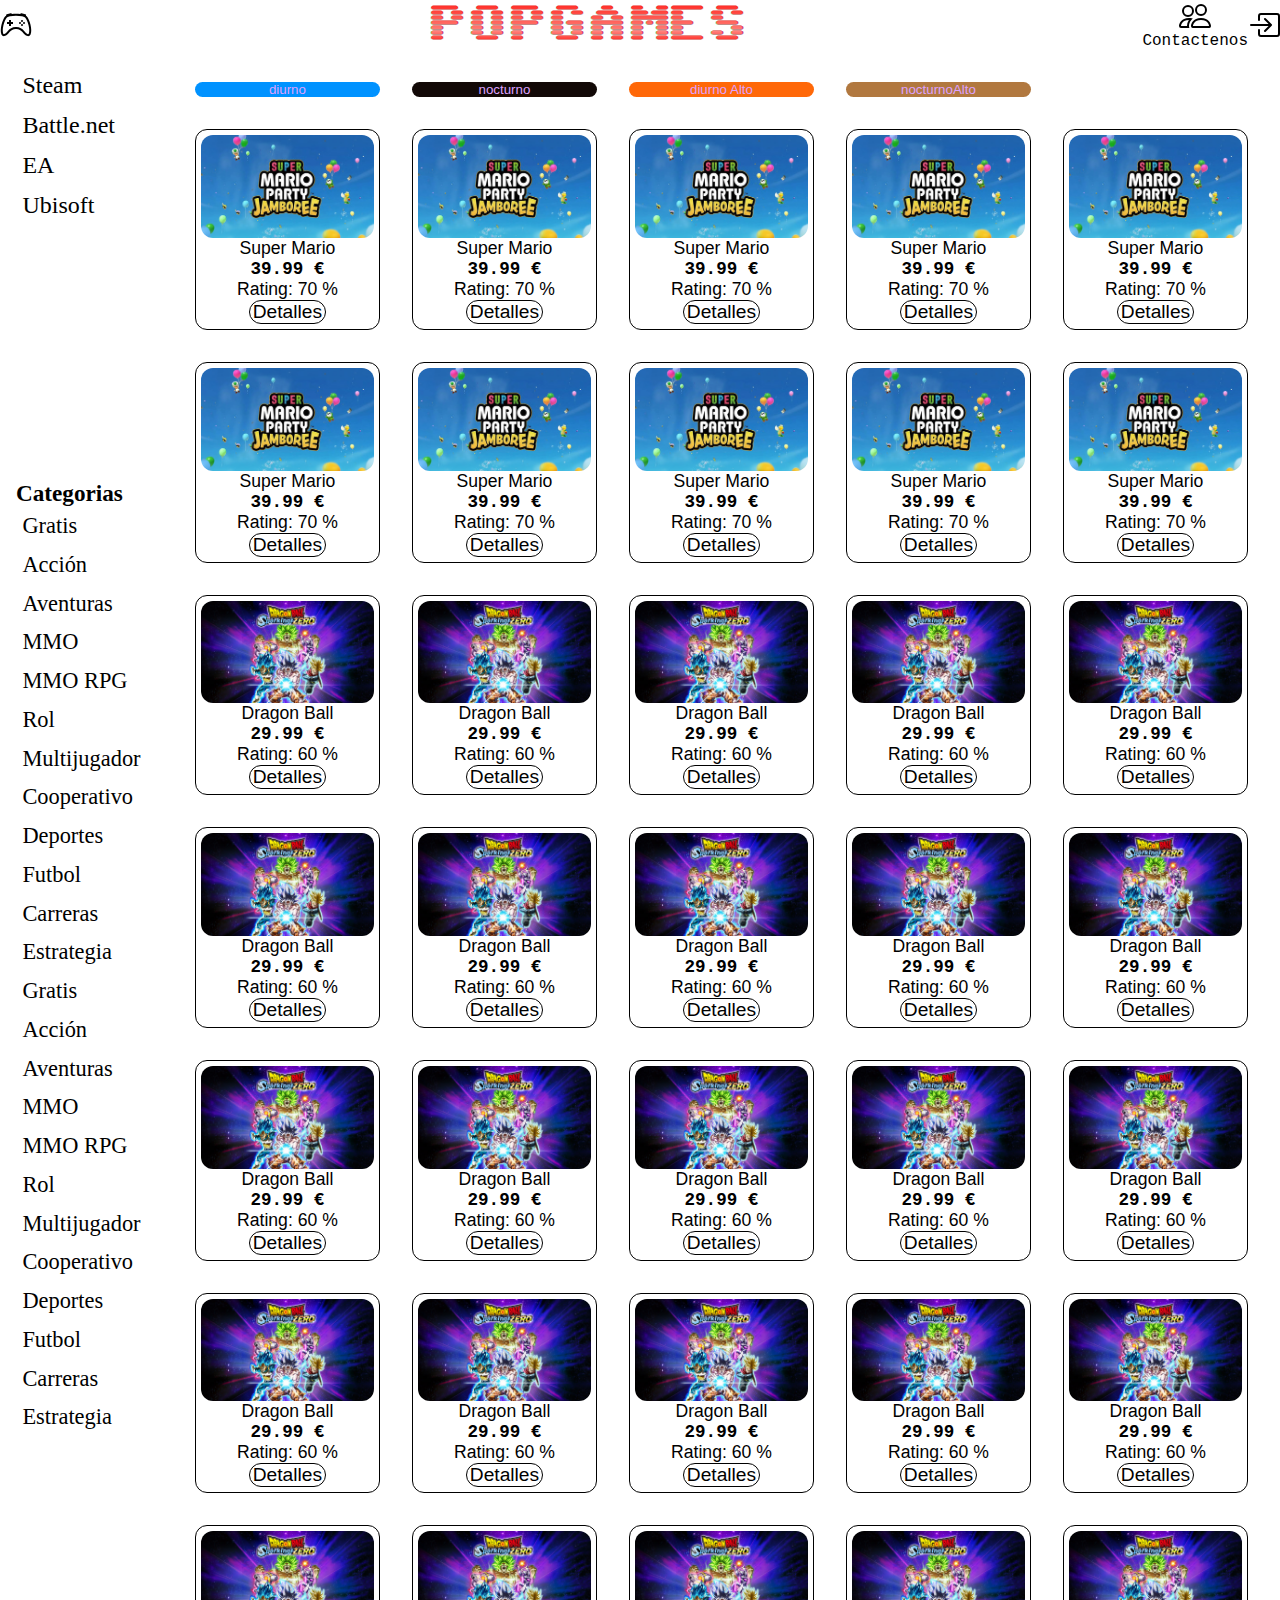
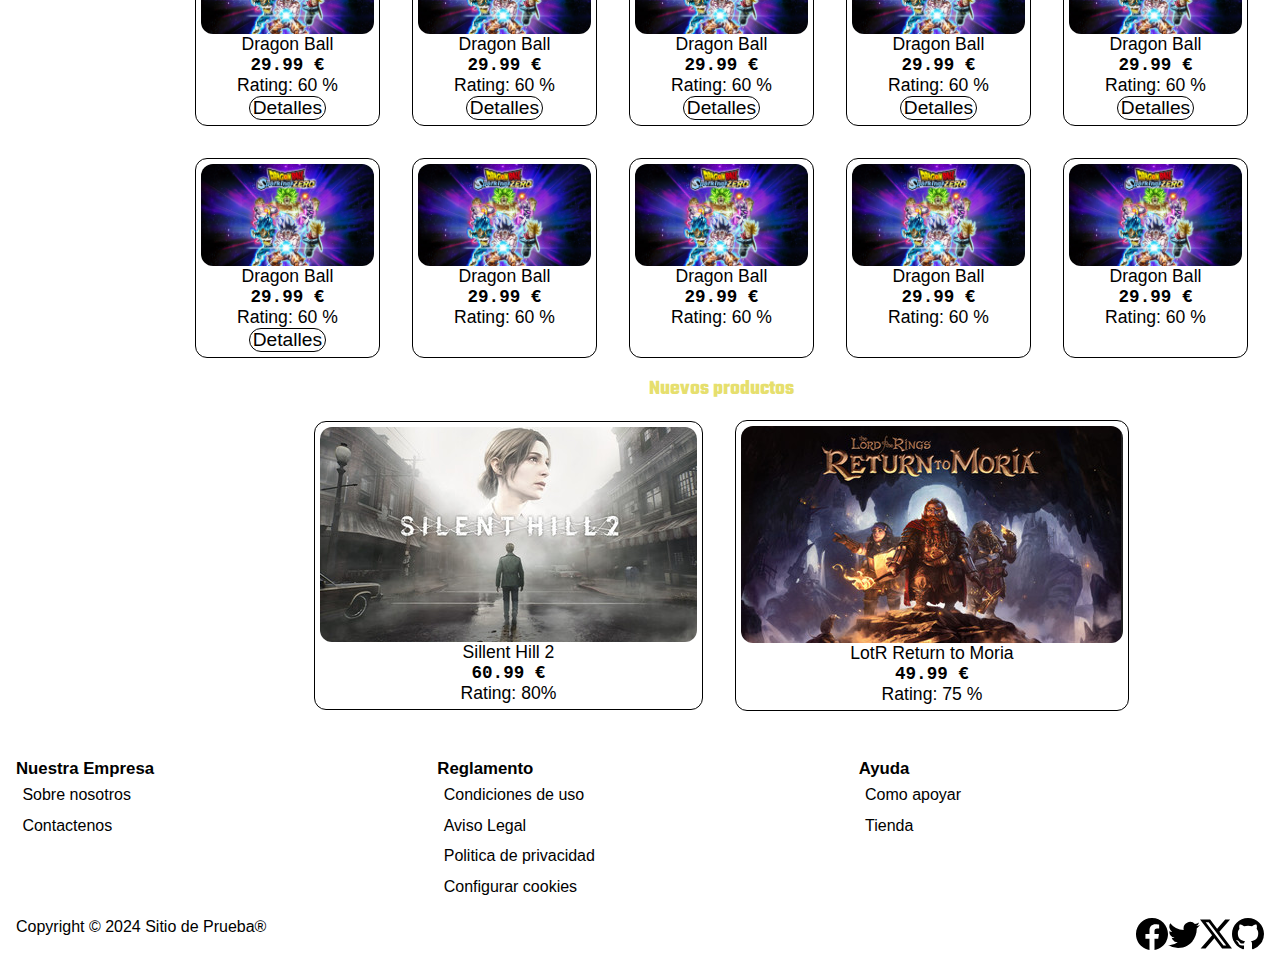
==== index.html @ cf15531c "Paletas de colores agregadas" ====
<!DOCTYPE html>
<html lang="es">

<head>
  <meta charset="UTF-8">
  <meta name="viewport" content="width=device-width, initial-scale=1.0">
  <title>POPGAMES</title>
  <link rel="preconnect" href="https://fonts.googleapis.com">
  <link rel="preconnect" href="https://fonts.gstatic.com" crossorigin>
  <link href="https://fonts.googleapis.com/css2?family=Sixtyfour+Convergence&display=swap" rel="stylesheet">
  <link href="https://fonts.googleapis.com/css2?family=Teko:wght@300..700&display=swap" rel="stylesheet">
  <link rel="stylesheet" href="css/style.css">
</head>

<body>
  <!--Header-->
  <header> 
    <div class="headerIcon">
      <svg xmlns="http://www.w3.org/2000/svg" fill="currentColor" class="bi bi-controller" viewBox="0 0 16 16">
        <path
          d="M11.5 6.027a.5.5 0 1 1-1 0 .5.5 0 0 1 1 0m-1.5 1.5a.5.5 0 1 0 0-1 .5.5 0 0 0 0 1m2.5-.5a.5.5 0 1 1-1 0 .5.5 0 0 1 1 0m-1.5 1.5a.5.5 0 1 0 0-1 .5.5 0 0 0 0 1m-6.5-3h1v1h1v1h-1v1h-1v-1h-1v-1h1z" />
        <path
          d="M3.051 3.26a.5.5 0 0 1 .354-.613l1.932-.518a.5.5 0 0 1 .62.39c.655-.079 1.35-.117 2.043-.117.72 0 1.443.041 2.12.126a.5.5 0 0 1 .622-.399l1.932.518a.5.5 0 0 1 .306.729q.211.136.373.297c.408.408.78 1.05 1.095 1.772.32.733.599 1.591.805 2.466s.34 1.78.364 2.606c.024.816-.059 1.602-.328 2.21a1.42 1.42 0 0 1-1.445.83c-.636-.067-1.115-.394-1.513-.773-.245-.232-.496-.526-.739-.808-.126-.148-.25-.292-.368-.423-.728-.804-1.597-1.527-3.224-1.527s-2.496.723-3.224 1.527c-.119.131-.242.275-.368.423-.243.282-.494.575-.739.808-.398.38-.877.706-1.513.773a1.42 1.42 0 0 1-1.445-.83c-.27-.608-.352-1.395-.329-2.21.024-.826.16-1.73.365-2.606.206-.875.486-1.733.805-2.466.315-.722.687-1.364 1.094-1.772a2.3 2.3 0 0 1 .433-.335l-.028-.079zm2.036.412c-.877.185-1.469.443-1.733.708-.276.276-.587.783-.885 1.465a14 14 0 0 0-.748 2.295 12.4 12.4 0 0 0-.339 2.406c-.022.755.062 1.368.243 1.776a.42.42 0 0 0 .426.24c.327-.034.61-.199.929-.502.212-.202.4-.423.615-.674.133-.156.276-.323.44-.504C4.861 9.969 5.978 9.027 8 9.027s3.139.942 3.965 1.855c.164.181.307.348.44.504.214.251.403.472.615.674.318.303.601.468.929.503a.42.42 0 0 0 .426-.241c.18-.408.265-1.02.243-1.776a12.4 12.4 0 0 0-.339-2.406 14 14 0 0 0-.748-2.295c-.298-.682-.61-1.19-.885-1.465-.264-.265-.856-.523-1.733-.708-.85-.179-1.877-.27-2.913-.27s-2.063.091-2.913.27" />
      </svg>
    </div>
    <span>POPGAMES</span>
    <div class="headerIcon">
      <a href="#">Contactenos
        <svg xmlns="http://www.w3.org/2000/svg" fill="currentColor"
          class="bi bi-people" viewBox="0 0 16 16">
          <path
            d="M15 14s1 0 1-1-1-4-5-4-5 3-5 4 1 1 1 1zm-7.978-1L7 12.996c.001-.264.167-1.03.76-1.72C8.312 10.629 9.282 10 11 10c1.717 0 2.687.63 3.24 1.276.593.69.758 1.457.76 1.72l-.008.002-.014.002zM11 7a2 2 0 1 0 0-4 2 2 0 0 0 0 4m3-2a3 3 0 1 1-6 0 3 3 0 0 1 6 0M6.936 9.28a6 6 0 0 0-1.23-.247A7 7 0 0 0 5 9c-4 0-5 3-5 4q0 1 1 1h4.216A2.24 2.24 0 0 1 5 13c0-1.01.377-2.042 1.09-2.904.243-.294.526-.569.846-.816M4.92 10A5.5 5.5 0 0 0 4 13H1c0-.26.164-1.03.76-1.724.545-.636 1.492-1.256 3.16-1.275ZM1.5 5.5a3 3 0 1 1 6 0 3 3 0 0 1-6 0m3-2a2 2 0 1 0 0 4 2 2 0 0 0 0-4" />
        </svg>
      </a>
      <a href="#">
        <svg xmlns="http://www.w3.org/2000/svg" fill="currentColor" class="bi bi-box-arrow-in-right"
          viewBox="0 0 16 16">
          <path fill-rule="evenodd"
            d="M6 3.5a.5.5 0 0 1 .5-.5h8a.5.5 0 0 1 .5.5v9a.5.5 0 0 1-.5.5h-8a.5.5 0 0 1-.5-.5v-2a.5.5 0 0 0-1 0v2A1.5 1.5 0 0 0 6.5 14h8a1.5 1.5 0 0 0 1.5-1.5v-9A1.5 1.5 0 0 0 14.5 2h-8A1.5 1.5 0 0 0 5 3.5v2a.5.5 0 0 0 1 0z" />
          <path fill-rule="evenodd"
            d="M11.854 8.354a.5.5 0 0 0 0-.708l-3-3a.5.5 0 1 0-.708.708L10.293 7.5H1.5a.5.5 0 0 0 0 1h8.793l-2.147 2.146a.5.5 0 0 0 .708.708z" />
        </svg>
      </a>
    </div>
  </header>
<!---->
<!--Barra de navegacion-->
  <nav>
    <ul>
      <li><a href="#">Steam</a></li>
      <li><a href="#">Battle.net</a></li>
      <li><a href="#">EA</a></li>
      <li><a href="#">Ubisoft</a></li>
    </ul>
  </nav>
  <!---->
<!--Aside-->
  <aside>
    <span>Categorias</span>
    <ul>
      <li><a href="#">Gratis</a></li>
      <li><a href="#">Acción</a></li>
      <li><a href="#">Aventuras</a></li>
      <li><a href="#">MMO</a></li>
      <li><a href="#">MMO RPG</a></li>
      <li><a href="#">Rol</a></li>
      <li><a href="#">Multijugador</a></li>
      <li><a href="#">Cooperativo</a></li>
      <li><a href="#">Deportes</a></li>
      <li><a href="#">Futbol</a></li>
      <li><a href="#">Carreras</a></li>
      <li><a href="#">Estrategia</a></li>
      <li><a href="#">Gratis</a></li>
      <li><a href="#">Acción</a></li>
      <li><a href="#">Aventuras</a></li>
      <li><a href="#">MMO</a></li>
      <li><a href="#">MMO RPG</a></li>
      <li><a href="#">Rol</a></li>
      <li><a href="#">Multijugador</a></li>
      <li><a href="#">Cooperativo</a></li>
      <li><a href="#">Deportes</a></li>
      <li><a href="#">Futbol</a></li>
      <li><a href="#">Carreras</a></li>
      <li><a href="#">Estrategia</a></li>
    </ul>
  </aside>
    <!---->
<!--Main-->
  <main>
    <!--Seccion-->
    <section class="colores">

      <button class="juvBut" type="button" onclick="diurno()">
        diurno
      </button>
      <button class="serBut" type="button" onclick="nocturno()">
        nocturno
      </button>
      <button class="dinBut" type="button" onclick="diurnoAlto()">
        diurno Alto
      </button>
      <button class="tranBut" type="button" onclick="nocturnoAlto()">
        nocturnoAlto
      </button>
    </section>
    <section>
      <article>
        <div><img src="img/supermario.png"></div>
        <span>Super Mario</span>
        <span class="price">39.99 €</span>
        <span>Rating: 70 %</span>
        <button><a href="game.html">Detalles</a></button>
      </article>
      <article>
        <div><img src="img/supermario.png"></div>
        <span>Super Mario</span>
        <span class="price">39.99 €</span>
        <span>Rating: 70 %</span>
        <button><a href="game.html">Detalles</a></button>
      </article>
      <article>
        <div><img src="img/supermario.png"></div>
        <span>Super Mario</span>
        <span class="price">39.99 €</span>
        <span>Rating: 70 %</span>
        <button><a href="game.html">Detalles</a></button>
      </article>
      <article>
        <div><img src="img/supermario.png"></div>
        <span>Super Mario</span>
        <span class="price">39.99 €</span>
        <span>Rating: 70 %</span>
        <button><a href="game.html">Detalles</a></button>
      </article>
      <article>
        <div><img src="img/supermario.png"></div>
        <span>Super Mario</span>
        <span class="price">39.99 €</span>
        <span>Rating: 70 %</span>
        <button><a href="game.html">Detalles</a></button>
      </article>
      <article>
        <div><img src="img/supermario.png"></div>
        <span>Super Mario</span>
        <span class="price">39.99 €</span>
        <span>Rating: 70 %</span>
        <button><a href="game.html">Detalles</a></button>
      </article>
      <article>
        <div><img src="img/supermario.png"></div>
        <span>Super Mario</span>
        <span class="price">39.99 €</span>
        <span>Rating: 70 %</span>
        <button><a href="game.html">Detalles</a></button>
      </article>
      <article>
        <div><img src="img/supermario.png"></div>
        <span>Super Mario</span>
        <span class="price">39.99 €</span>
        <span>Rating: 70 %</span>
        <button><a href="game.html">Detalles</a></button>
      </article>
      <article>
        <div><img src="img/supermario.png"></div>
        <span>Super Mario</span>
        <span class="price">39.99 €</span>
        <span>Rating: 70 %</span>
        <button><a href="game.html">Detalles</a></button>
      </article>
      <article>
        <div><img src="img/supermario.png"></div>
        <span>Super Mario</span>
        <span class="price">39.99 €</span>
        <span>Rating: 70 %</span>
        <button><a href="game.html">Detalles</a></button>
      </article>
      <article>
        <div><img src="img/dragonball.png"></div>
        <span>Dragon Ball</span>
        <span class="price">29.99 €</span>
        <span>Rating: 60 %</span>
        <button><a href="game.html">Detalles</a></button>
      </article>
      <article>
        <div><img src="img/dragonball.png"></div>
        <span>Dragon Ball</span>
        <span class="price">29.99 €</span>
        <span>Rating: 60 %</span>
        <button><a href="game.html">Detalles</a></button>
      </article>
      <article>
        <div><img src="img/dragonball.png"></div>
        <span>Dragon Ball</span>
        <span class="price">29.99 €</span>
        <span>Rating: 60 %</span>
        <button><a href="game.html">Detalles</a></button>
      </article>
      <article>
        <div><img src="img/dragonball.png"></div>
        <span>Dragon Ball</span>
        <span class="price">29.99 €</span>
        <span>Rating: 60 %</span>
        <button><a href="game.html">Detalles</a></button>
      </article>
      <article>
        <div><img src="img/dragonball.png"></div>
        <span>Dragon Ball</span>
        <span class="price">29.99 €</span>
        <span>Rating: 60 %</span>
        <button><a href="game.html">Detalles</a></button>
      </article>
      <article>
        <div><img src="img/dragonball.png"></div>
        <span>Dragon Ball</span>
        <span class="price">29.99 €</span>
        <span>Rating: 60 %</span>
        <button><a href="game.html">Detalles</a></button>
      </article>
      <article>
        <div><img src="img/dragonball.png"></div>
        <span>Dragon Ball</span>
        <span class="price">29.99 €</span>
        <span>Rating: 60 %</span>
        <button><a href="game.html">Detalles</a></button>
      </article>
      <article>
        <div><img src="img/dragonball.png"></div>
        <span>Dragon Ball</span>
        <span class="price">29.99 €</span>
        <span>Rating: 60 %</span>
        <button><a href="game.html">Detalles</a></button>
      </article>
      <article>
        <div><img src="img/dragonball.png"></div>
        <span>Dragon Ball</span>
        <span class="price">29.99 €</span>
        <span>Rating: 60 %</span>
        <button><a href="game.html">Detalles</a></button>
      </article>
      <article>
        <div><img src="img/dragonball.png"></div>
        <span>Dragon Ball</span>
        <span class="price">29.99 €</span>
        <span>Rating: 60 %</span>
        <button><a href="game.html">Detalles</a></button>
      </article>
      <article>
        <div><img src="img/dragonball.png"></div>
        <span>Dragon Ball</span>
        <span class="price">29.99 €</span>
        <span>Rating: 60 %</span>
        <button><a href="game.html">Detalles</a></button>
      </article>
      <article>
        <div><img src="img/dragonball.png"></div>
        <span>Dragon Ball</span>
        <span class="price">29.99 €</span>
        <span>Rating: 60 %</span>
        <button><a href="game.html">Detalles</a></button>
      </article>
      <article>
        <div><img src="img/dragonball.png"></div>
        <span>Dragon Ball</span>
        <span class="price">29.99 €</span>
        <span>Rating: 60 %</span>
        <button><a href="game.html">Detalles</a></button>
      </article>
      <article>
        <div><img src="img/dragonball.png"></div>
        <span>Dragon Ball</span>
        <span class="price">29.99 €</span>
        <span>Rating: 60 %</span>
        <button><a href="game.html">Detalles</a></button>
      </article>
      <article>
        <div><img src="img/dragonball.png"></div>
        <span>Dragon Ball</span>
        <span class="price">29.99 €</span>
        <span>Rating: 60 %</span>
        <button><a href="game.html">Detalles</a></button>
      </article>
      <article>
        <div><img src="img/dragonball.png"></div>
        <span>Dragon Ball</span>
        <span class="price">29.99 €</span>
        <span>Rating: 60 %</span>
        <button><a href="game.html">Detalles</a></button>
      </article>
      <article>
        <div><img src="img/dragonball.png"></div>
        <span>Dragon Ball</span>
        <span class="price">29.99 €</span>
        <span>Rating: 60 %</span>
        <button><a href="game.html">Detalles</a></button>
      </article>
      <article>
        <div><img src="img/dragonball.png"></div>
        <span>Dragon Ball</span>
        <span class="price">29.99 €</span>
        <span>Rating: 60 %</span>
        <button><a href="game.html">Detalles</a></button>
      </article>
      <article>
        <div><img src="img/dragonball.png"></div>
        <span>Dragon Ball</span>
        <span class="price">29.99 €</span>
        <span>Rating: 60 %</span>
        <button><a href="game.html">Detalles</a></button>
      </article>
      <article>
        <div><img src="img/dragonball.png"></div>
        <span>Dragon Ball</span>
        <span class="price">29.99 €</span>
        <span>Rating: 60 %</span>
        <button><a href="game.html">Detalles</a></button>
      </article>
      <article>
        <div><img src="img/dragonball.png"></div>
        <span>Dragon Ball</span>
        <span class="price">29.99 €</span>
        <span>Rating: 60 %</span>
        <button><a href="game.html">Detalles</a></button>
      </article>
      <article>
        <div><img src="img/dragonball.png"></div>
        <span>Dragon Ball</span>
        <span class="price">29.99 €</span>
        <span>Rating: 60 %</span>
        <button><a href="game.html">Detalles</a></button>
      </article>
      <article>
        <div><img src="img/dragonball.png"></div>
        <span>Dragon Ball</span>
        <span class="price">29.99 €</span>
        <span>Rating: 60 %</span>
        <button><a href="game.html">Detalles</a></button>
      </article>
      <article>
        <div><img src="img/dragonball.png"></div>
        <span>Dragon Ball</span>
        <span class="price">29.99 €</span>
        <span>Rating: 60 %</span>
        <button><a href="game.html">Detalles</a></button>
      </article>
      <article>
        <div><img src="img/dragonball.png"></div>
        <span>Dragon Ball</span>
        <span class="price">29.99 €</span>
        <span>Rating: 60 %</span>
        <button><a href="game.html">Detalles</a></button>
      </article>
      <article>
        <div><img src="img/dragonball.png"></div>
        <span>Dragon Ball</span>
        <span class="price">29.99 €</span>
        <span>Rating: 60 %</span>
        <button><a href="game.html">Detalles</a></button>
      </article>
      <article>
        <div><img src="img/dragonball.png"></div>
        <span>Dragon Ball</span>
        <span class="price">29.99 €</span>
        <span>Rating: 60 %</span>
      </article>
      <article>
        <div><img src="img/dragonball.png"></div>
        <span>Dragon Ball</span>
        <span class="price">29.99 €</span>
        <span>Rating: 60 %</span>
      </article>
      <article>
        <div><img src="img/dragonball.png"></div>
        <span>Dragon Ball</span>
        <span class="price">29.99 €</span>
        <span>Rating: 60 %</span>
      </article>
      <article>
        <div><img src="img/dragonball.png"></div>
        <span>Dragon Ball</span>
        <span class="price">29.99 €</span>
        <span>Rating: 60 %</span>
      </article>
    </section>
      <!---->
    <!--Seccion nueva-->
    <section class="newSection">
      <h1>Nuevos productos</h1>
      <div class="articContainer">
        <article>
          <div><img src="img/sillenthill.png"></div>
          <span>Sillent Hill 2</span>
          <span class="price">60.99 €</span>
          <span>Rating: 80%</span>
        </article>
        <article>
          <div><img src="img/moria.png"></div>
          <span>LotR Return to Moria</span>
          <span class="price">49.99 €</span>
          <span>Rating: 75 %</span>
        </article>
      </div>
    </section>
      <!---->
  </main>
  <!---->
<!--Footer-->
  <footer>
    <div>
      <span>Nuestra Empresa</span>
      <ul>
        <li><a href="#">Sobre nosotros</a></li>
        <li><a href="#">Contactenos</a></li>
      </ul>
    </div>
    <div>
      <span>Reglamento</span>
      <ul>
        <li><a href="#">Condiciones de uso</a></li>
        <li><a href="#">Aviso Legal</a></li>
        <li><a href="#">Politica de privacidad</a></li>
        <li><a href="#">Configurar cookies</a></li>
      </ul>
    </div>
    <div>
      <span>Ayuda</span>
      <ul>
        <li><a href="#">Como apoyar</a></li>
        <li><a href="#">Tienda</a></li>
      </ul>
    </div>
    <div class="copy">
      <a href="#">Copyright © 2024 Sitio de Prueba®</a>
      <div>
        <a href="#">
          <svg xmlns="http://www.w3.org/2000/svg" fill="currentColor" class="bi bi-facebook" viewBox="0 0 16 16">
            <path
              d="M16 8.049c0-4.446-3.582-8.05-8-8.05C3.58 0-.002 3.603-.002 8.05c0 4.017 2.926 7.347 6.75 7.951v-5.625h-2.03V8.05H6.75V6.275c0-2.017 1.195-3.131 3.022-3.131.876 0 1.791.157 1.791.157v1.98h-1.009c-.993 0-1.303.621-1.303 1.258v1.51h2.218l-.354 2.326H9.25V16c3.824-.604 6.75-3.934 6.75-7.951" />
          </svg>
        </a>
        <a href="#">
          <svg xmlns="http://www.w3.org/2000/svg" fill="currentColor" class="bi bi-twitter" viewBox="0 0 16 16">
            <path
              d="M5.026 15c6.038 0 9.341-5.003 9.341-9.334q.002-.211-.006-.422A6.7 6.7 0 0 0 16 3.542a6.7 6.7 0 0 1-1.889.518 3.3 3.3 0 0 0 1.447-1.817 6.5 6.5 0 0 1-2.087.793A3.286 3.286 0 0 0 7.875 6.03a9.32 9.32 0 0 1-6.767-3.429 3.29 3.29 0 0 0 1.018 4.382A3.3 3.3 0 0 1 .64 6.575v.045a3.29 3.29 0 0 0 2.632 3.218 3.2 3.2 0 0 1-.865.115 3 3 0 0 1-.614-.057 3.28 3.28 0 0 0 3.067 2.277A6.6 6.6 0 0 1 .78 13.58a6 6 0 0 1-.78-.045A9.34 9.34 0 0 0 5.026 15" />
          </svg>
        </a>
        <a href="#"> <svg xmlns="http://www.w3.org/2000/svg" fill="currentColor" class="bi bi-twitter-x"
            viewBox="0 0 16 16">
            <path
              d="M12.6.75h2.454l-5.36 6.142L16 15.25h-4.937l-3.867-5.07-4.425 5.07H.316l5.733-6.57L0 .75h5.063l3.495 4.633L12.601.75Zm-.86 13.028h1.36L4.323 2.145H2.865z" />
          </svg></a>
        <a href="#"> <svg xmlns="http://www.w3.org/2000/svg" fill="currentColor" class="bi bi-github"
            viewBox="0 0 16 16">
            <path
              d="M8 0C3.58 0 0 3.58 0 8c0 3.54 2.29 6.53 5.47 7.59.4.07.55-.17.55-.38 0-.19-.01-.82-.01-1.49-2.01.37-2.53-.49-2.69-.94-.09-.23-.48-.94-.82-1.13-.28-.15-.68-.52-.01-.53.63-.01 1.08.58 1.23.82.72 1.21 1.87.87 2.33.66.07-.52.28-.87.51-1.07-1.78-.2-3.64-.89-3.64-3.95 0-.87.31-1.59.82-2.15-.08-.2-.36-1.02.08-2.12 0 0 .67-.21 2.2.82.64-.18 1.32-.27 2-.27s1.36.09 2 .27c1.53-1.04 2.2-.82 2.2-.82.44 1.1.16 1.92.08 2.12.51.56.82 1.27.82 2.15 0 3.07-1.87 3.75-3.65 3.95.29.25.54.73.54 1.48 0 1.07-.01 1.93-.01 2.2 0 .21.15.46.55.38A8.01 8.01 0 0 0 16 8c0-4.42-3.58-8-8-8" />
          </svg>
        </a>
      </div>
    </div>
  </footer>
<script src="./script.js"></script>
  <!---->
</body>

</html>
---- css/style.css ----
:root {
  --color-primario: #f8d637;
  --color-secundario: #e6df6e; 
  --color-bars: #001c9e; 
  --color-productos: #604fd0;
  --color-general:#dea1ff; 
  --color-letra:#000000; 
}
/*Juvenil*/
.juvenil{
  --color-bar-primario: #0092ff;
  --color-bar-secundario: #ff3fde;
  --color-bar-tercera: #ffa670;
  --color-enfasis:#ff7900;
  --color-fondo: #b0ffff;
  --color-texto:#000000;
  --color-boton-letra:#000000;
}

.diurno {
  --color-bar-primario: #2C6BA3;
  --color-bar-secundario: #fff;
  --color-bar-tercera: #fff;
  --color-enfasis: #ff7900;
  --color-fondo: #fff;
  --color-texto:#000000;
  --color-boton-letra:#000000;
}

.nocturno {
  --color-bar-primario: rgba(66, 65, 77, 1);
  --color-bar-secundario: rgba(66, 65, 77, 1);
  --color-bar-tercera: rgba(66, 65, 77, 1);
  --color-enfasis:  #ff7900;
  --color-fondo: rgb(43, 42, 51);
  --color-texto: #fff;
  --color-boton-letra:#fff;
}

.diurno-alto {
  --color-bar-primario: #0088ff;
  --color-bar-secundario: #0088ff;
  --color-bar-tercera: #0088ff;
  --color-enfasis:  #ff7900;
  --color-fondo: #fff;
  --color-texto:#ff7900;
  --color-boton-letra:#0088ff;
}

.nocturno-alto {
  --color-bar-primario: #000000;
  --color-bar-secundario: rgba(66, 65, 77, 1);
  --color-bar-tercera: #000000;
  --color-enfasis:  #ff6600;
  --color-fondo: rgb(43, 42, 51);
  --color-texto: #fff;
  --color-boton-letra:#fff;
}

* {
  box-sizing: border-box;
  margin: 0;
  padding: 0;
}

html {
  /*Degradado de colores a la pagina*/
  border-radius: 50%;
  overflow-y: auto;
  overflow-x: hidden;
  -webkit-box-sizing: border-box;
  box-sizing: border-box;
  font-family: "Courier New", Courier, monospace;
}
body {
  /*Grip para la estructura de la página*/
  display: grid;
  grid-template-areas:
    "head"
    "nava"
    "asid"
    "main"
    "foot";
}


header {
  /*Cabecera, separa los 3 objetos del header entre ellos **/
  grid-area: head;
  display: flex;
  justify-content: space-between;
  align-items: center;
  text-align: center;
  background-color: var(--color-bar-primario);
  color: var(--color-enfasis);
}

header span {
  /*Estilos del titulo de la página */
  font-family: "Sixtyfour Convergence", sans-serif;
  font-optical-sizing: auto;
  font-style: normal;
  font-variation-settings: "BLED" 0, "SCAN" 0, "XELA" 0, "YELA" 0;
  font-size: 2.5rem;
}
header a {
  font-size: 1rem;
}

header svg {
  width: 2rem;
  height: 2rem;
}

.headerIcon {
  display: flex;
  flex-direction: row;
}

.headerIcon > a {
  display: flex;
  flex-direction: column-reverse;
  align-items: center;
}
nav {
  /*Barra de navegacion de plataformas de juegos*/
  grid-area: nava;
  padding: 1rem;
  background-color: var(--color-bar-tercera);
  color: var(--color-texto);
}

nav div {
  display: flex;
  text-align: center;
  text-decoration: none;
  justify-content: center;
  flex-wrap: wrap;
}

nav a {
  font-size: 1.5rem;
}

aside {
  /*Aside*/
  grid-area: asid;
  padding: 1rem;
  background-color: var(--color-bar-tercera);
  color: var(--color-texto);
}

aside a {
  font-size: 1.4rem;
}

nav,
aside {
  /*A las barras de navegacion le ponemos el mismo formato de letra*/
  font-family: "Vast Shadow", serif;
  font-style: normal;
}
main {
  /*Contenedor de sección*/
  grid-area: main;
  display: flex;
  flex-direction: column;
  padding: 1rem;
  background-color: var(--color-fondo);
}

section {
  /*Contenedor de articulos*/
  display: grid;
  grid-template-columns: 1fr 1fr;
}
.newSection {
  display: flex;
  flex-direction: column;
  align-items: center;
}

.newSection div {
  display: flex;
  flex-direction: row;
  align-items: center;
}
section > h1 {
  font-family: "Teko", sans-serif;
  font-size: 1.3rem;
  font-weight: bold;
  color: var(--color-secundario);
}

article {
  /*Producto*/
  display: flex;
  flex-direction: column;
  border: 1px solid black;
  border-radius: 12px;
  padding: 5px;
  align-items: center;
  margin: 1rem;
  color: var(--color-texto);
  background-color: var(--color-bar-secundario);
}
article > span {
  font-size: 1.1rem;
}
article > button {
  border: 1px solid black;
  border-radius: 12px;
  background-color: var(--color-enfasis);
}
article > button > a{
  margin: 0.2rem;
  font-size: 1.2rem;
  color: var(--color-boton-letra);
}

.price {
  font-family: "Courier New", Courier, monospace;
  font-size: 1.1rem;
  font-weight: bold;
}

.juvBut {
  background-color: #0092ff;
  color: var(--color-general);
}
.serBut {
  background-color: #120907;
  color: var(--color-general);
}
.dinBut {
  background-color: #ff6808;
  color: var(--color-general);
}
.tranBut {
  background-color:  #b1783f;
  color: var(--color-general);}
.exBut {
  background-color: #0092ff;
  color: var(--color-general);
}

footer {
  /*Footer*/
  grid-area: foot;
  display: grid;
  height: auto;
  grid-gap: 1rem;
  padding: 1rem;
  background-color: var(--color-bar-primario);
  color: var(--color-texto);
  font-family: "Open Sans", sans-serif;
}

aside span {
  /*Encabezados del footer y del aside*/
  font-size: 1.45rem;
  font-weight: bold;
}
footer span {
  /*Encabezados del footer y del aside*/
  font-size: 1.05rem;
  font-weight: bold;
}

footer ul {
  display: flex;
  flex-direction: column;
}
ul > li {
  margin: 0.2rem;
  padding: 0.2rem;
}
ul {
  display: flex;
  flex-wrap: wrap;
  justify-content: space-around;
  margin-block: auto;
  list-style-type: none;
}

img {
  height: 100%;
  width: 100%;
  border: 1px;
  border-radius: 12px;
}

p {
  font-size: 1rem;
}
a {
  text-decoration: none;
  font-size: 1rem;
  justify-content: center;
  color: var(--color-texto);
}

.copy svg {
  width: 2rem;
  height: 2rem;
}

section > button {
  margin: 1rem;
  border: 1px;
  border-radius: 12px;
}
  
  /* Estilos para el modo oscuro (dark mode) */
  
  @media (prefers-color-scheme: dark) {
  
  body {
  background-color: black;
  color: white;
  }   
  }


/* Tablets y phablets  2 */
@media screen and (min-width: 576px) {
  section {
    display: grid;
    grid-template-columns: 1fr 1fr 1fr;
  }

  footer {
    display: grid;
    grid-template-columns: 1fr 1fr;
  }
}

/* Escritorio pequeño / tablet  3 */ /* para pantallas de entre 576 y 1023 px en horizontal y vertical*/
@media screen and (min-width: 912px),
  (min-width: 576px) and (orientation: landscape) {
  body {
    display: grid;
    grid-template-areas:
      "head head head head head"
      "nava nava nava nava nava"
      "asid main main main main"
      "foot foot foot foot foot";
  }
  header {
    grid-area: head;
  }
  nav {
    grid-area: nava;
  }
  aside {
    grid-area: asid;
  }
  main {
    grid-area: main;
    font-family: Arial, Helvetica, sans-serif;
  }
  aside ul {
    display: flex;
    flex-direction: column;
  }
  section {
    display: grid;
    grid-template-columns: 1fr 1fr 1fr 1fr;
  }

  footer {
    grid-area: foot;
    display: grid;
    grid-template-columns: 1fr 1fr 1fr;
  }
  .copy {
    grid-column-end: span 3;
    display: flex;
    flex-direction: row;
    text-align: center;
    justify-content: space-between;
    width: 100%;
  }

  .copy div {
    display: flex;
    flex-direction: row;
    align-items: flex-end;
  }
}

/* Escritorio grande */
@media screen and (min-width: 1024px) {
  body {
    display: grid;
    grid-template-areas:
      "head head head head head"
      "nava main main main main"
      "asid main main main main"
      "asid main main main main"
      "asid main main main main"
      "asid main main main main"
      "foot foot foot foot foot";
  }
  header {
    grid-area: head;
  }
  nav {
    grid-area: nava;
  }
  nav ul {
    display: flex;
    flex-direction: column;
  }
  aside {
    grid-area: asid;
  }

  aside ul {
    display: flex;
    flex-direction: column;
  }
  main {
    grid-area: main;
  }

  section {
    display: grid;
    grid-template-columns: 1fr 1fr 1fr 1fr 1fr;
  }

  footer {
    grid-area: foot;
    display: grid;
    grid-template-columns: 1fr 1fr 1fr;
  }
  .copy {
    grid-column-end: span 3;
    display: flex;
    flex-direction: row;
    text-align: center;
    justify-content: space-between;
    width: 100%;
  }

  .copy div {
    display: flex;
    flex-direction: row;
    align-items: flex-end;
  }
}
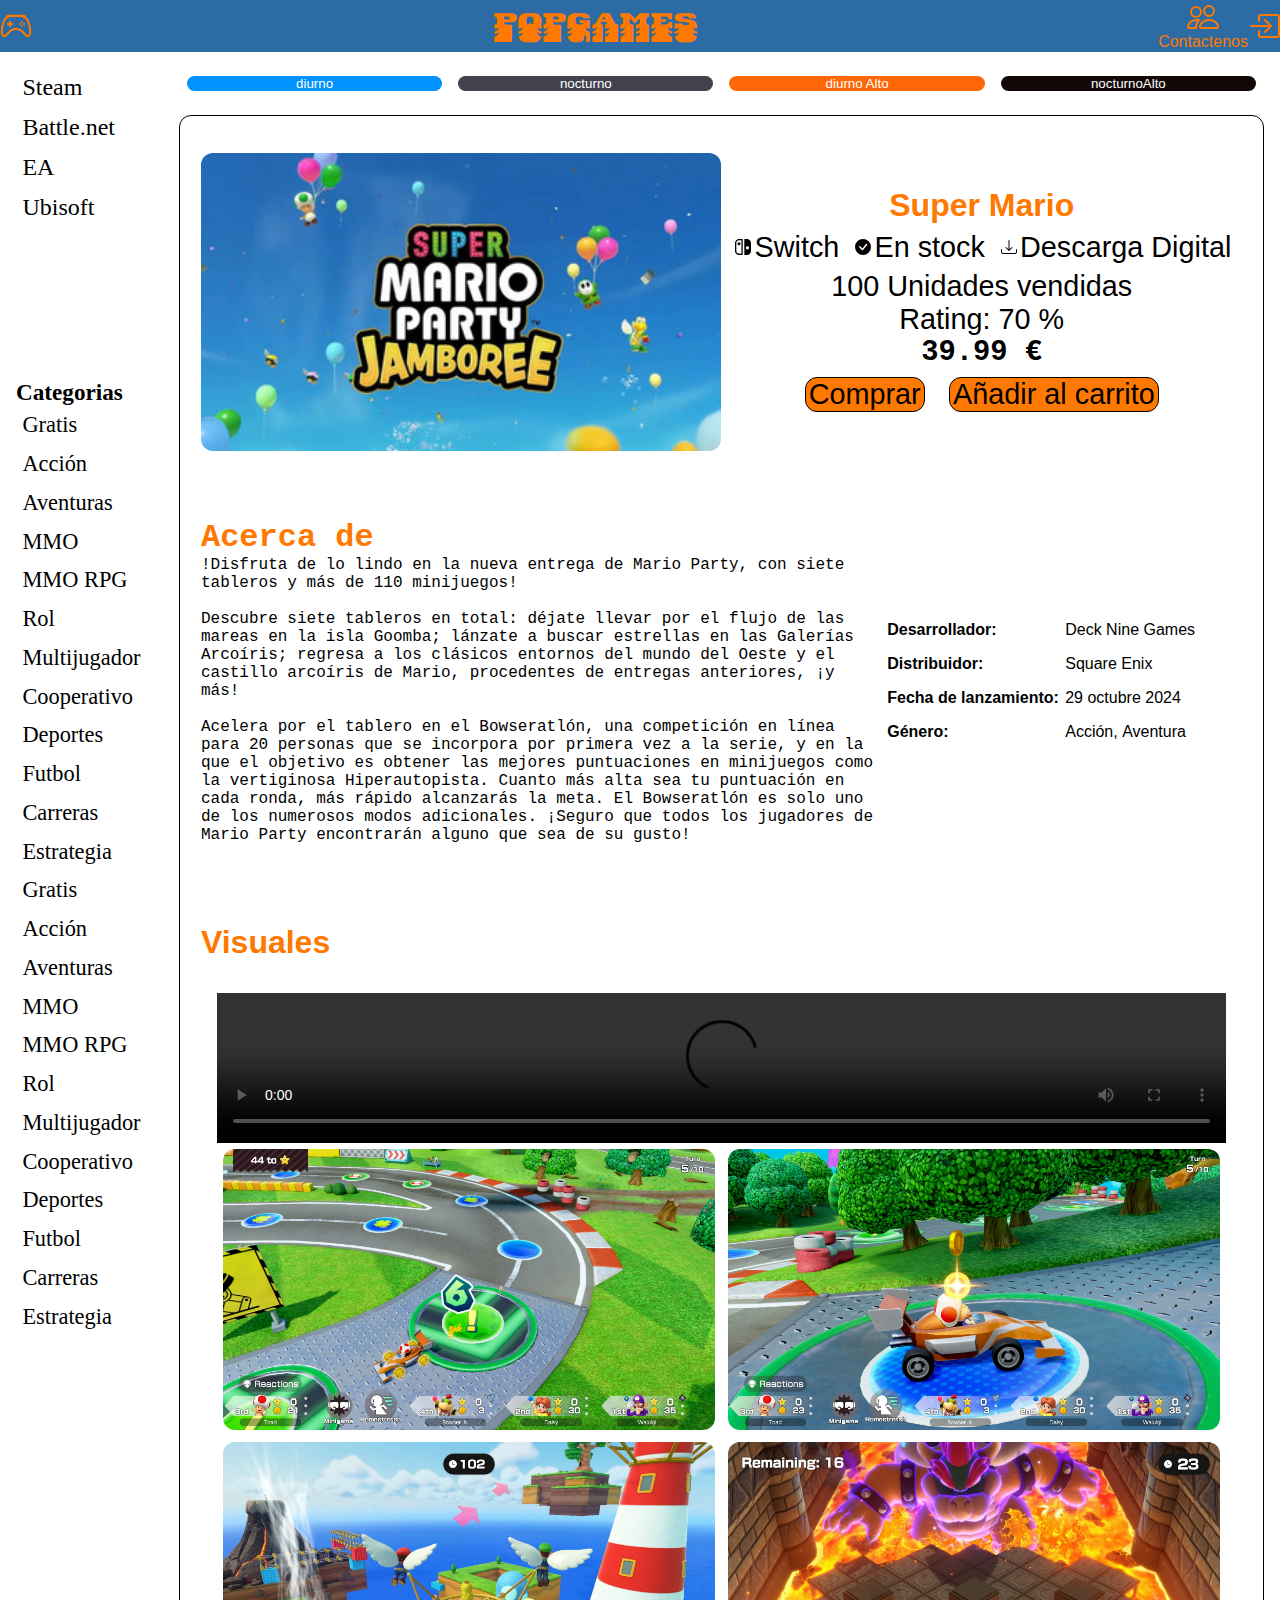
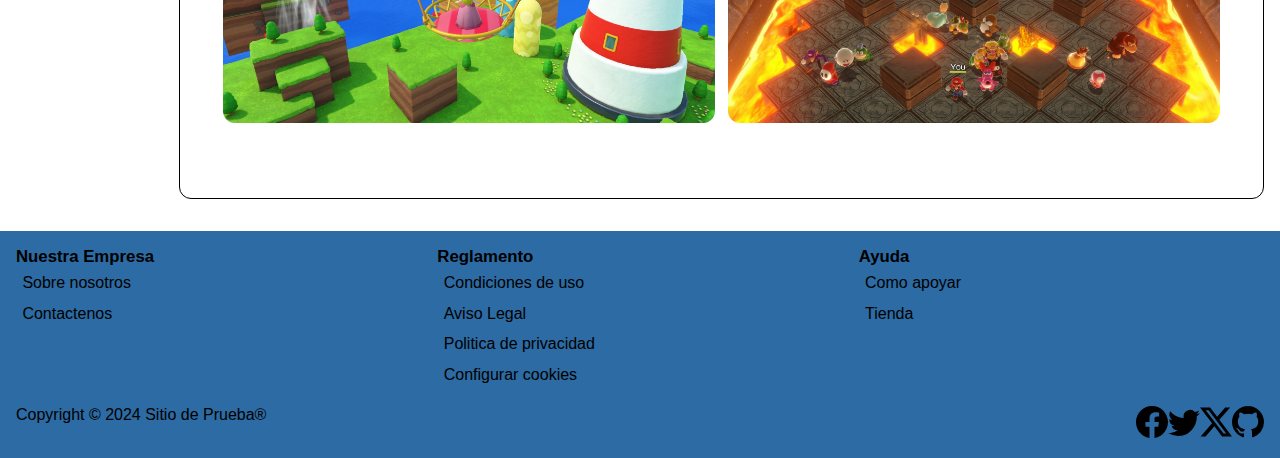
==== commit b1d1434e: "Listo para entregar" ====
--- a/index.html
+++ b/index.html
@@ -2,463 +2,264 @@
 <html lang="es">
 
 <head>
-  <meta charset="UTF-8">
-  <meta name="viewport" content="width=device-width, initial-scale=1.0">
-  <title>POPGAMES</title>
-  <link rel="preconnect" href="https://fonts.googleapis.com">
-  <link rel="preconnect" href="https://fonts.gstatic.com" crossorigin>
-  <link href="https://fonts.googleapis.com/css2?family=Sixtyfour+Convergence&display=swap" rel="stylesheet">
-  <link href="https://fonts.googleapis.com/css2?family=Teko:wght@300..700&display=swap" rel="stylesheet">
-  <link rel="stylesheet" href="css/style.css">
+    <meta charset="UTF-8">
+    <meta name="viewport" content="width=device-width, initial-scale=1.0">
+    <title>Game</title>
+    <link rel="preconnect" href="https://fonts.googleapis.com">
+    <link rel="preconnect" href="https://fonts.gstatic.com" crossorigin>
+    <link href="https://fonts.googleapis.com/css2?family=Sixtyfour+Convergence&display=swap" rel="stylesheet">
+    <link href="https://fonts.googleapis.com/css2?family=Danfo:ELSH@100&family=Teko:wght@300..700&display=swap"
+        rel="stylesheet">
+    <link rel="stylesheet" href="css/style.css">
 </head>
 
 <body>
-  <!--Header-->
-  <header> 
-    <div class="headerIcon">
-      <svg xmlns="http://www.w3.org/2000/svg" fill="currentColor" class="bi bi-controller" viewBox="0 0 16 16">
-        <path
-          d="M11.5 6.027a.5.5 0 1 1-1 0 .5.5 0 0 1 1 0m-1.5 1.5a.5.5 0 1 0 0-1 .5.5 0 0 0 0 1m2.5-.5a.5.5 0 1 1-1 0 .5.5 0 0 1 1 0m-1.5 1.5a.5.5 0 1 0 0-1 .5.5 0 0 0 0 1m-6.5-3h1v1h1v1h-1v1h-1v-1h-1v-1h1z" />
-        <path
-          d="M3.051 3.26a.5.5 0 0 1 .354-.613l1.932-.518a.5.5 0 0 1 .62.39c.655-.079 1.35-.117 2.043-.117.72 0 1.443.041 2.12.126a.5.5 0 0 1 .622-.399l1.932.518a.5.5 0 0 1 .306.729q.211.136.373.297c.408.408.78 1.05 1.095 1.772.32.733.599 1.591.805 2.466s.34 1.78.364 2.606c.024.816-.059 1.602-.328 2.21a1.42 1.42 0 0 1-1.445.83c-.636-.067-1.115-.394-1.513-.773-.245-.232-.496-.526-.739-.808-.126-.148-.25-.292-.368-.423-.728-.804-1.597-1.527-3.224-1.527s-2.496.723-3.224 1.527c-.119.131-.242.275-.368.423-.243.282-.494.575-.739.808-.398.38-.877.706-1.513.773a1.42 1.42 0 0 1-1.445-.83c-.27-.608-.352-1.395-.329-2.21.024-.826.16-1.73.365-2.606.206-.875.486-1.733.805-2.466.315-.722.687-1.364 1.094-1.772a2.3 2.3 0 0 1 .433-.335l-.028-.079zm2.036.412c-.877.185-1.469.443-1.733.708-.276.276-.587.783-.885 1.465a14 14 0 0 0-.748 2.295 12.4 12.4 0 0 0-.339 2.406c-.022.755.062 1.368.243 1.776a.42.42 0 0 0 .426.24c.327-.034.61-.199.929-.502.212-.202.4-.423.615-.674.133-.156.276-.323.44-.504C4.861 9.969 5.978 9.027 8 9.027s3.139.942 3.965 1.855c.164.181.307.348.44.504.214.251.403.472.615.674.318.303.601.468.929.503a.42.42 0 0 0 .426-.241c.18-.408.265-1.02.243-1.776a12.4 12.4 0 0 0-.339-2.406 14 14 0 0 0-.748-2.295c-.298-.682-.61-1.19-.885-1.465-.264-.265-.856-.523-1.733-.708-.85-.179-1.877-.27-2.913-.27s-2.063.091-2.913.27" />
-      </svg>
-    </div>
-    <span>POPGAMES</span>
-    <div class="headerIcon">
-      <a href="#">Contactenos
-        <svg xmlns="http://www.w3.org/2000/svg" fill="currentColor"
-          class="bi bi-people" viewBox="0 0 16 16">
-          <path
-            d="M15 14s1 0 1-1-1-4-5-4-5 3-5 4 1 1 1 1zm-7.978-1L7 12.996c.001-.264.167-1.03.76-1.72C8.312 10.629 9.282 10 11 10c1.717 0 2.687.63 3.24 1.276.593.69.758 1.457.76 1.72l-.008.002-.014.002zM11 7a2 2 0 1 0 0-4 2 2 0 0 0 0 4m3-2a3 3 0 1 1-6 0 3 3 0 0 1 6 0M6.936 9.28a6 6 0 0 0-1.23-.247A7 7 0 0 0 5 9c-4 0-5 3-5 4q0 1 1 1h4.216A2.24 2.24 0 0 1 5 13c0-1.01.377-2.042 1.09-2.904.243-.294.526-.569.846-.816M4.92 10A5.5 5.5 0 0 0 4 13H1c0-.26.164-1.03.76-1.724.545-.636 1.492-1.256 3.16-1.275ZM1.5 5.5a3 3 0 1 1 6 0 3 3 0 0 1-6 0m3-2a2 2 0 1 0 0 4 2 2 0 0 0 0-4" />
-        </svg>
-      </a>
-      <a href="#">
-        <svg xmlns="http://www.w3.org/2000/svg" fill="currentColor" class="bi bi-box-arrow-in-right"
-          viewBox="0 0 16 16">
-          <path fill-rule="evenodd"
-            d="M6 3.5a.5.5 0 0 1 .5-.5h8a.5.5 0 0 1 .5.5v9a.5.5 0 0 1-.5.5h-8a.5.5 0 0 1-.5-.5v-2a.5.5 0 0 0-1 0v2A1.5 1.5 0 0 0 6.5 14h8a1.5 1.5 0 0 0 1.5-1.5v-9A1.5 1.5 0 0 0 14.5 2h-8A1.5 1.5 0 0 0 5 3.5v2a.5.5 0 0 0 1 0z" />
-          <path fill-rule="evenodd"
-            d="M11.854 8.354a.5.5 0 0 0 0-.708l-3-3a.5.5 0 1 0-.708.708L10.293 7.5H1.5a.5.5 0 0 0 0 1h8.793l-2.147 2.146a.5.5 0 0 0 .708.708z" />
-        </svg>
-      </a>
-    </div>
-  </header>
-<!---->
-<!--Barra de navegacion-->
-  <nav>
-    <ul>
-      <li><a href="#">Steam</a></li>
-      <li><a href="#">Battle.net</a></li>
-      <li><a href="#">EA</a></li>
-      <li><a href="#">Ubisoft</a></li>
-    </ul>
-  </nav>
-  <!---->
-<!--Aside-->
-  <aside>
-    <span>Categorias</span>
-    <ul>
-      <li><a href="#">Gratis</a></li>
-      <li><a href="#">Acción</a></li>
-      <li><a href="#">Aventuras</a></li>
-      <li><a href="#">MMO</a></li>
-      <li><a href="#">MMO RPG</a></li>
-      <li><a href="#">Rol</a></li>
-      <li><a href="#">Multijugador</a></li>
-      <li><a href="#">Cooperativo</a></li>
-      <li><a href="#">Deportes</a></li>
-      <li><a href="#">Futbol</a></li>
-      <li><a href="#">Carreras</a></li>
-      <li><a href="#">Estrategia</a></li>
-      <li><a href="#">Gratis</a></li>
-      <li><a href="#">Acción</a></li>
-      <li><a href="#">Aventuras</a></li>
-      <li><a href="#">MMO</a></li>
-      <li><a href="#">MMO RPG</a></li>
-      <li><a href="#">Rol</a></li>
-      <li><a href="#">Multijugador</a></li>
-      <li><a href="#">Cooperativo</a></li>
-      <li><a href="#">Deportes</a></li>
-      <li><a href="#">Futbol</a></li>
-      <li><a href="#">Carreras</a></li>
-      <li><a href="#">Estrategia</a></li>
-    </ul>
-  </aside>
-    <!---->
-<!--Main-->
-  <main>
-    <!--Seccion-->
-    <section class="colores">
-
-      <button class="juvBut" type="button" onclick="diurno()">
-        diurno
-      </button>
-      <button class="serBut" type="button" onclick="nocturno()">
-        nocturno
-      </button>
-      <button class="dinBut" type="button" onclick="diurnoAlto()">
-        diurno Alto
-      </button>
-      <button class="tranBut" type="button" onclick="nocturnoAlto()">
-        nocturnoAlto
-      </button>
-    </section>
-    <section>
-      <article>
-        <div><img src="img/supermario.png"></div>
-        <span>Super Mario</span>
-        <span class="price">39.99 €</span>
-        <span>Rating: 70 %</span>
-        <button><a href="game.html">Detalles</a></button>
-      </article>
-      <article>
-        <div><img src="img/supermario.png"></div>
-        <span>Super Mario</span>
-        <span class="price">39.99 €</span>
-        <span>Rating: 70 %</span>
-        <button><a href="game.html">Detalles</a></button>
-      </article>
-      <article>
-        <div><img src="img/supermario.png"></div>
-        <span>Super Mario</span>
-        <span class="price">39.99 €</span>
-        <span>Rating: 70 %</span>
-        <button><a href="game.html">Detalles</a></button>
-      </article>
-      <article>
-        <div><img src="img/supermario.png"></div>
-        <span>Super Mario</span>
-        <span class="price">39.99 €</span>
-        <span>Rating: 70 %</span>
-        <button><a href="game.html">Detalles</a></button>
-      </article>
-      <article>
-        <div><img src="img/supermario.png"></div>
-        <span>Super Mario</span>
-        <span class="price">39.99 €</span>
-        <span>Rating: 70 %</span>
-        <button><a href="game.html">Detalles</a></button>
-      </article>
-      <article>
-        <div><img src="img/supermario.png"></div>
-        <span>Super Mario</span>
-        <span class="price">39.99 €</span>
-        <span>Rating: 70 %</span>
-        <button><a href="game.html">Detalles</a></button>
-      </article>
-      <article>
-        <div><img src="img/supermario.png"></div>
-        <span>Super Mario</span>
-        <span class="price">39.99 €</span>
-        <span>Rating: 70 %</span>
-        <button><a href="game.html">Detalles</a></button>
-      </article>
-      <article>
-        <div><img src="img/supermario.png"></div>
-        <span>Super Mario</span>
-        <span class="price">39.99 €</span>
-        <span>Rating: 70 %</span>
-        <button><a href="game.html">Detalles</a></button>
-      </article>
-      <article>
-        <div><img src="img/supermario.png"></div>
-        <span>Super Mario</span>
-        <span class="price">39.99 €</span>
-        <span>Rating: 70 %</span>
-        <button><a href="game.html">Detalles</a></button>
-      </article>
-      <article>
-        <div><img src="img/supermario.png"></div>
-        <span>Super Mario</span>
-        <span class="price">39.99 €</span>
-        <span>Rating: 70 %</span>
-        <button><a href="game.html">Detalles</a></button>
-      </article>
-      <article>
-        <div><img src="img/dragonball.png"></div>
-        <span>Dragon Ball</span>
-        <span class="price">29.99 €</span>
-        <span>Rating: 60 %</span>
-        <button><a href="game.html">Detalles</a></button>
-      </article>
-      <article>
-        <div><img src="img/dragonball.png"></div>
-        <span>Dragon Ball</span>
-        <span class="price">29.99 €</span>
-        <span>Rating: 60 %</span>
-        <button><a href="game.html">Detalles</a></button>
-      </article>
-      <article>
-        <div><img src="img/dragonball.png"></div>
-        <span>Dragon Ball</span>
-        <span class="price">29.99 €</span>
-        <span>Rating: 60 %</span>
-        <button><a href="game.html">Detalles</a></button>
-      </article>
-      <article>
-        <div><img src="img/dragonball.png"></div>
-        <span>Dragon Ball</span>
-        <span class="price">29.99 €</span>
-        <span>Rating: 60 %</span>
-        <button><a href="game.html">Detalles</a></button>
-      </article>
-      <article>
-        <div><img src="img/dragonball.png"></div>
-        <span>Dragon Ball</span>
-        <span class="price">29.99 €</span>
-        <span>Rating: 60 %</span>
-        <button><a href="game.html">Detalles</a></button>
-      </article>
-      <article>
-        <div><img src="img/dragonball.png"></div>
-        <span>Dragon Ball</span>
-        <span class="price">29.99 €</span>
-        <span>Rating: 60 %</span>
-        <button><a href="game.html">Detalles</a></button>
-      </article>
-      <article>
-        <div><img src="img/dragonball.png"></div>
-        <span>Dragon Ball</span>
-        <span class="price">29.99 €</span>
-        <span>Rating: 60 %</span>
-        <button><a href="game.html">Detalles</a></button>
-      </article>
-      <article>
-        <div><img src="img/dragonball.png"></div>
-        <span>Dragon Ball</span>
-        <span class="price">29.99 €</span>
-        <span>Rating: 60 %</span>
-        <button><a href="game.html">Detalles</a></button>
-      </article>
-      <article>
-        <div><img src="img/dragonball.png"></div>
-        <span>Dragon Ball</span>
-        <span class="price">29.99 €</span>
-        <span>Rating: 60 %</span>
-        <button><a href="game.html">Detalles</a></button>
-      </article>
-      <article>
-        <div><img src="img/dragonball.png"></div>
-        <span>Dragon Ball</span>
-        <span class="price">29.99 €</span>
-        <span>Rating: 60 %</span>
-        <button><a href="game.html">Detalles</a></button>
-      </article>
-      <article>
-        <div><img src="img/dragonball.png"></div>
-        <span>Dragon Ball</span>
-        <span class="price">29.99 €</span>
-        <span>Rating: 60 %</span>
-        <button><a href="game.html">Detalles</a></button>
-      </article>
-      <article>
-        <div><img src="img/dragonball.png"></div>
-        <span>Dragon Ball</span>
-        <span class="price">29.99 €</span>
-        <span>Rating: 60 %</span>
-        <button><a href="game.html">Detalles</a></button>
-      </article>
-      <article>
-        <div><img src="img/dragonball.png"></div>
-        <span>Dragon Ball</span>
-        <span class="price">29.99 €</span>
-        <span>Rating: 60 %</span>
-        <button><a href="game.html">Detalles</a></button>
-      </article>
-      <article>
-        <div><img src="img/dragonball.png"></div>
-        <span>Dragon Ball</span>
-        <span class="price">29.99 €</span>
-        <span>Rating: 60 %</span>
-        <button><a href="game.html">Detalles</a></button>
-      </article>
-      <article>
-        <div><img src="img/dragonball.png"></div>
-        <span>Dragon Ball</span>
-        <span class="price">29.99 €</span>
-        <span>Rating: 60 %</span>
-        <button><a href="game.html">Detalles</a></button>
-      </article>
-      <article>
-        <div><img src="img/dragonball.png"></div>
-        <span>Dragon Ball</span>
-        <span class="price">29.99 €</span>
-        <span>Rating: 60 %</span>
-        <button><a href="game.html">Detalles</a></button>
-      </article>
-      <article>
-        <div><img src="img/dragonball.png"></div>
-        <span>Dragon Ball</span>
-        <span class="price">29.99 €</span>
-        <span>Rating: 60 %</span>
-        <button><a href="game.html">Detalles</a></button>
-      </article>
-      <article>
-        <div><img src="img/dragonball.png"></div>
-        <span>Dragon Ball</span>
-        <span class="price">29.99 €</span>
-        <span>Rating: 60 %</span>
-        <button><a href="game.html">Detalles</a></button>
-      </article>
-      <article>
-        <div><img src="img/dragonball.png"></div>
-        <span>Dragon Ball</span>
-        <span class="price">29.99 €</span>
-        <span>Rating: 60 %</span>
-        <button><a href="game.html">Detalles</a></button>
-      </article>
-      <article>
-        <div><img src="img/dragonball.png"></div>
-        <span>Dragon Ball</span>
-        <span class="price">29.99 €</span>
-        <span>Rating: 60 %</span>
-        <button><a href="game.html">Detalles</a></button>
-      </article>
-      <article>
-        <div><img src="img/dragonball.png"></div>
-        <span>Dragon Ball</span>
-        <span class="price">29.99 €</span>
-        <span>Rating: 60 %</span>
-        <button><a href="game.html">Detalles</a></button>
-      </article>
-      <article>
-        <div><img src="img/dragonball.png"></div>
-        <span>Dragon Ball</span>
-        <span class="price">29.99 €</span>
-        <span>Rating: 60 %</span>
-        <button><a href="game.html">Detalles</a></button>
-      </article>
-      <article>
-        <div><img src="img/dragonball.png"></div>
-        <span>Dragon Ball</span>
-        <span class="price">29.99 €</span>
-        <span>Rating: 60 %</span>
-        <button><a href="game.html">Detalles</a></button>
-      </article>
-      <article>
-        <div><img src="img/dragonball.png"></div>
-        <span>Dragon Ball</span>
-        <span class="price">29.99 €</span>
-        <span>Rating: 60 %</span>
-        <button><a href="game.html">Detalles</a></button>
-      </article>
-      <article>
-        <div><img src="img/dragonball.png"></div>
-        <span>Dragon Ball</span>
-        <span class="price">29.99 €</span>
-        <span>Rating: 60 %</span>
-        <button><a href="game.html">Detalles</a></button>
-      </article>
-      <article>
-        <div><img src="img/dragonball.png"></div>
-        <span>Dragon Ball</span>
-        <span class="price">29.99 €</span>
-        <span>Rating: 60 %</span>
-        <button><a href="game.html">Detalles</a></button>
-      </article>
-      <article>
-        <div><img src="img/dragonball.png"></div>
-        <span>Dragon Ball</span>
-        <span class="price">29.99 €</span>
-        <span>Rating: 60 %</span>
-      </article>
-      <article>
-        <div><img src="img/dragonball.png"></div>
-        <span>Dragon Ball</span>
-        <span class="price">29.99 €</span>
-        <span>Rating: 60 %</span>
-      </article>
-      <article>
-        <div><img src="img/dragonball.png"></div>
-        <span>Dragon Ball</span>
-        <span class="price">29.99 €</span>
-        <span>Rating: 60 %</span>
-      </article>
-      <article>
-        <div><img src="img/dragonball.png"></div>
-        <span>Dragon Ball</span>
-        <span class="price">29.99 €</span>
-        <span>Rating: 60 %</span>
-      </article>
-    </section>
-      <!---->
-    <!--Seccion nueva-->
-    <section class="newSection">
-      <h1>Nuevos productos</h1>
-      <div class="articContainer">
-        <article>
-          <div><img src="img/sillenthill.png"></div>
-          <span>Sillent Hill 2</span>
-          <span class="price">60.99 €</span>
-          <span>Rating: 80%</span>
-        </article>
-        <article>
-          <div><img src="img/moria.png"></div>
-          <span>LotR Return to Moria</span>
-          <span class="price">49.99 €</span>
-          <span>Rating: 75 %</span>
-        </article>
-      </div>
-    </section>
-      <!---->
-  </main>
-  <!---->
-<!--Footer-->
-  <footer>
-    <div>
-      <span>Nuestra Empresa</span>
-      <ul>
-        <li><a href="#">Sobre nosotros</a></li>
-        <li><a href="#">Contactenos</a></li>
-      </ul>
-    </div>
-    <div>
-      <span>Reglamento</span>
-      <ul>
-        <li><a href="#">Condiciones de uso</a></li>
-        <li><a href="#">Aviso Legal</a></li>
-        <li><a href="#">Politica de privacidad</a></li>
-        <li><a href="#">Configurar cookies</a></li>
-      </ul>
-    </div>
-    <div>
-      <span>Ayuda</span>
-      <ul>
-        <li><a href="#">Como apoyar</a></li>
-        <li><a href="#">Tienda</a></li>
-      </ul>
-    </div>
-    <div class="copy">
-      <a href="#">Copyright © 2024 Sitio de Prueba®</a>
-      <div>
-        <a href="#">
-          <svg xmlns="http://www.w3.org/2000/svg" fill="currentColor" class="bi bi-facebook" viewBox="0 0 16 16">
-            <path
-              d="M16 8.049c0-4.446-3.582-8.05-8-8.05C3.58 0-.002 3.603-.002 8.05c0 4.017 2.926 7.347 6.75 7.951v-5.625h-2.03V8.05H6.75V6.275c0-2.017 1.195-3.131 3.022-3.131.876 0 1.791.157 1.791.157v1.98h-1.009c-.993 0-1.303.621-1.303 1.258v1.51h2.218l-.354 2.326H9.25V16c3.824-.604 6.75-3.934 6.75-7.951" />
-          </svg>
-        </a>
-        <a href="#">
-          <svg xmlns="http://www.w3.org/2000/svg" fill="currentColor" class="bi bi-twitter" viewBox="0 0 16 16">
-            <path
-              d="M5.026 15c6.038 0 9.341-5.003 9.341-9.334q.002-.211-.006-.422A6.7 6.7 0 0 0 16 3.542a6.7 6.7 0 0 1-1.889.518 3.3 3.3 0 0 0 1.447-1.817 6.5 6.5 0 0 1-2.087.793A3.286 3.286 0 0 0 7.875 6.03a9.32 9.32 0 0 1-6.767-3.429 3.29 3.29 0 0 0 1.018 4.382A3.3 3.3 0 0 1 .64 6.575v.045a3.29 3.29 0 0 0 2.632 3.218 3.2 3.2 0 0 1-.865.115 3 3 0 0 1-.614-.057 3.28 3.28 0 0 0 3.067 2.277A6.6 6.6 0 0 1 .78 13.58a6 6 0 0 1-.78-.045A9.34 9.34 0 0 0 5.026 15" />
-          </svg>
-        </a>
-        <a href="#"> <svg xmlns="http://www.w3.org/2000/svg" fill="currentColor" class="bi bi-twitter-x"
-            viewBox="0 0 16 16">
-            <path
-              d="M12.6.75h2.454l-5.36 6.142L16 15.25h-4.937l-3.867-5.07-4.425 5.07H.316l5.733-6.57L0 .75h5.063l3.495 4.633L12.601.75Zm-.86 13.028h1.36L4.323 2.145H2.865z" />
-          </svg></a>
-        <a href="#"> <svg xmlns="http://www.w3.org/2000/svg" fill="currentColor" class="bi bi-github"
-            viewBox="0 0 16 16">
-            <path
-              d="M8 0C3.58 0 0 3.58 0 8c0 3.54 2.29 6.53 5.47 7.59.4.07.55-.17.55-.38 0-.19-.01-.82-.01-1.49-2.01.37-2.53-.49-2.69-.94-.09-.23-.48-.94-.82-1.13-.28-.15-.68-.52-.01-.53.63-.01 1.08.58 1.23.82.72 1.21 1.87.87 2.33.66.07-.52.28-.87.51-1.07-1.78-.2-3.64-.89-3.64-3.95 0-.87.31-1.59.82-2.15-.08-.2-.36-1.02.08-2.12 0 0 .67-.21 2.2.82.64-.18 1.32-.27 2-.27s1.36.09 2 .27c1.53-1.04 2.2-.82 2.2-.82.44 1.1.16 1.92.08 2.12.51.56.82 1.27.82 2.15 0 3.07-1.87 3.75-3.65 3.95.29.25.54.73.54 1.48 0 1.07-.01 1.93-.01 2.2 0 .21.15.46.55.38A8.01 8.01 0 0 0 16 8c0-4.42-3.58-8-8-8" />
-          </svg>
-        </a>
-      </div>
-    </div>
-  </footer>
-<script src="./script.js"></script>
-  <!---->
+    <!--Header-->
+    <header>
+        <div class="headerIcon">
+            <svg fill="currentColor" class="bi bi-controller" viewBox="0 0 16 16">
+                <path
+                    d="M11.5 6.027a.5.5 0 1 1-1 0 .5.5 0 0 1 1 0m-1.5 1.5a.5.5 0 1 0 0-1 .5.5 0 0 0 0 1m2.5-.5a.5.5 0 1 1-1 0 .5.5 0 0 1 1 0m-1.5 1.5a.5.5 0 1 0 0-1 .5.5 0 0 0 0 1m-6.5-3h1v1h1v1h-1v1h-1v-1h-1v-1h1z" />
+                <path
+                    d="M3.051 3.26a.5.5 0 0 1 .354-.613l1.932-.518a.5.5 0 0 1 .62.39c.655-.079 1.35-.117 2.043-.117.72 0 1.443.041 2.12.126a.5.5 0 0 1 .622-.399l1.932.518a.5.5 0 0 1 .306.729q.211.136.373.297c.408.408.78 1.05 1.095 1.772.32.733.599 1.591.805 2.466s.34 1.78.364 2.606c.024.816-.059 1.602-.328 2.21a1.42 1.42 0 0 1-1.445.83c-.636-.067-1.115-.394-1.513-.773-.245-.232-.496-.526-.739-.808-.126-.148-.25-.292-.368-.423-.728-.804-1.597-1.527-3.224-1.527s-2.496.723-3.224 1.527c-.119.131-.242.275-.368.423-.243.282-.494.575-.739.808-.398.38-.877.706-1.513.773a1.42 1.42 0 0 1-1.445-.83c-.27-.608-.352-1.395-.329-2.21.024-.826.16-1.73.365-2.606.206-.875.486-1.733.805-2.466.315-.722.687-1.364 1.094-1.772a2.3 2.3 0 0 1 .433-.335l-.028-.079zm2.036.412c-.877.185-1.469.443-1.733.708-.276.276-.587.783-.885 1.465a14 14 0 0 0-.748 2.295 12.4 12.4 0 0 0-.339 2.406c-.022.755.062 1.368.243 1.776a.42.42 0 0 0 .426.24c.327-.034.61-.199.929-.502.212-.202.4-.423.615-.674.133-.156.276-.323.44-.504C4.861 9.969 5.978 9.027 8 9.027s3.139.942 3.965 1.855c.164.181.307.348.44.504.214.251.403.472.615.674.318.303.601.468.929.503a.42.42 0 0 0 .426-.241c.18-.408.265-1.02.243-1.776a12.4 12.4 0 0 0-.339-2.406 14 14 0 0 0-.748-2.295c-.298-.682-.61-1.19-.885-1.465-.264-.265-.856-.523-1.733-.708-.85-.179-1.877-.27-2.913-.27s-2.063.091-2.913.27" />
+            </svg>
+        </div>
+        <span>POPGAMES</span>
+        <div class="headerIcon">
+            <a href="#">Contactenos
+                <svg fill="currentColor" class="bi bi-people" viewBox="0 0 16 16">
+                    <path
+                        d="M15 14s1 0 1-1-1-4-5-4-5 3-5 4 1 1 1 1zm-7.978-1L7 12.996c.001-.264.167-1.03.76-1.72C8.312 10.629 9.282 10 11 10c1.717 0 2.687.63 3.24 1.276.593.69.758 1.457.76 1.72l-.008.002-.014.002zM11 7a2 2 0 1 0 0-4 2 2 0 0 0 0 4m3-2a3 3 0 1 1-6 0 3 3 0 0 1 6 0M6.936 9.28a6 6 0 0 0-1.23-.247A7 7 0 0 0 5 9c-4 0-5 3-5 4q0 1 1 1h4.216A2.24 2.24 0 0 1 5 13c0-1.01.377-2.042 1.09-2.904.243-.294.526-.569.846-.816M4.92 10A5.5 5.5 0 0 0 4 13H1c0-.26.164-1.03.76-1.724.545-.636 1.492-1.256 3.16-1.275ZM1.5 5.5a3 3 0 1 1 6 0 3 3 0 0 1-6 0m3-2a2 2 0 1 0 0 4 2 2 0 0 0 0-4" />
+                </svg>
+            </a>
+            <a href="#">
+                <svg fill="currentColor" class="bi bi-box-arrow-in-right" viewBox="0 0 16 16">
+                    <path fill-rule="evenodd"
+                        d="M6 3.5a.5.5 0 0 1 .5-.5h8a.5.5 0 0 1 .5.5v9a.5.5 0 0 1-.5.5h-8a.5.5 0 0 1-.5-.5v-2a.5.5 0 0 0-1 0v2A1.5 1.5 0 0 0 6.5 14h8a1.5 1.5 0 0 0 1.5-1.5v-9A1.5 1.5 0 0 0 14.5 2h-8A1.5 1.5 0 0 0 5 3.5v2a.5.5 0 0 0 1 0z" />
+                    <path fill-rule="evenodd"
+                        d="M11.854 8.354a.5.5 0 0 0 0-.708l-3-3a.5.5 0 1 0-.708.708L10.293 7.5H1.5a.5.5 0 0 0 0 1h8.793l-2.147 2.146a.5.5 0 0 0 .708.708z" />
+                </svg>
+            </a>
+        </div>
+    </header>
+    <!---->
+    <!--Barra de navegacion-->
+    <nav>
+        <ul>
+            <li><a href="#">Steam</a></li>
+            <li><a href="#">Battle.net</a></li>
+            <li><a href="#">EA</a></li>
+            <li><a href="#">Ubisoft</a></li>
+        </ul>
+    </nav>
+    <!---->
+    <!--Aside-->
+    <aside>
+        <span>Categorias</span>
+        <ul>
+            <li><a href="#">Gratis</a></li>
+            <li><a href="#">Acción</a></li>
+            <li><a href="#">Aventuras</a></li>
+            <li><a href="#">MMO</a></li>
+            <li><a href="#">MMO RPG</a></li>
+            <li><a href="#">Rol</a></li>
+            <li><a href="#">Multijugador</a></li>
+            <li><a href="#">Cooperativo</a></li>
+            <li><a href="#">Deportes</a></li>
+            <li><a href="#">Futbol</a></li>
+            <li><a href="#">Carreras</a></li>
+            <li><a href="#">Estrategia</a></li>
+            <li><a href="#">Gratis</a></li>
+            <li><a href="#">Acción</a></li>
+            <li><a href="#">Aventuras</a></li>
+            <li><a href="#">MMO</a></li>
+            <li><a href="#">MMO RPG</a></li>
+            <li><a href="#">Rol</a></li>
+            <li><a href="#">Multijugador</a></li>
+            <li><a href="#">Cooperativo</a></li>
+            <li><a href="#">Deportes</a></li>
+            <li><a href="#">Futbol</a></li>
+            <li><a href="#">Carreras</a></li>
+            <li><a href="#">Estrategia</a></li>
+        </ul>
+    </aside>
+    <!---->
+    <!--Main-->
+    <main>
+        <!--Seccion-Botones-Colores-->
+        <section class="sectColores">
+            <button class="diuBut" type="button" onclick="diurno()">
+                diurno
+            </button>
+            <button class="nocBut" type="button" onclick="nocturno()">
+                nocturno
+            </button>
+            <button class="diuABut" type="button" onclick="diurnoAlto()">
+                diurno Alto
+            </button>
+            <button class="nocABut" type="button" onclick="nocturnoAlto()">
+                nocturnoAlto
+            </button>
+        </section>
+        <!---->
+        
+        <section>
+            <!--Juego-->
+            <article>
+                <!--Seccion-juego-principal-->
+                <section>
+                    <div><img src="img/supermario.png"></div>
+                    <!--Contenido principal del juego-->
+                    <div class="mainProduc">
+                        <h1>Super Mario</h1>
+                        <div class="platform">
+                            <div> <svg fill="currentColor" class="bi bi-nintendo-switch" viewBox="0 0 16 16">
+                                    <path
+                                        d="M9.34 8.005c0-4.38.01-7.972.023-7.982C9.373.01 10.036 0 10.831 0c1.153 0 1.51.01 1.743.05 1.73.298 3.045 1.6 3.373 3.326.046.242.053.809.053 4.61 0 4.06.005 4.537-.123 4.976-.022.076-.048.15-.08.242a4.14 4.14 0 0 1-3.426 2.767c-.317.033-2.889.046-2.978.013-.05-.02-.053-.752-.053-7.979m4.675.269a1.62 1.62 0 0 0-1.113-1.034 1.61 1.61 0 0 0-1.938 1.073 1.9 1.9 0 0 0-.014.935 1.63 1.63 0 0 0 1.952 1.107c.51-.136.908-.504 1.11-1.028.11-.285.113-.742.003-1.053M3.71 3.317c-.208.04-.526.199-.695.348-.348.301-.52.729-.494 1.232.013.262.03.332.136.544.155.321.39.556.712.715.222.11.278.123.567.133.261.01.354 0 .53-.06.719-.242 1.153-.94 1.03-1.656-.142-.852-.95-1.422-1.786-1.256" />
+                                    <path
+                                        d="M3.425.053a4.14 4.14 0 0 0-3.28 3.015C0 3.628-.01 3.956.005 8.3c.01 3.99.014 4.082.08 4.39.368 1.66 1.548 2.844 3.224 3.235.22.05.497.06 2.29.07 1.856.012 2.048.009 2.097-.04.05-.05.053-.69.053-7.94 0-5.374-.01-7.906-.033-7.952-.033-.06-.09-.063-2.03-.06-1.578.004-2.052.014-2.26.05Zm3 14.665-1.35-.016c-1.242-.013-1.375-.02-1.623-.083a2.81 2.81 0 0 1-2.08-2.167c-.074-.335-.074-8.579-.004-8.907a2.85 2.85 0 0 1 1.716-2.05c.438-.176.64-.196 2.058-.2l1.282-.003v13.426Z" />
+                                </svg>Switch</div>
+                            <div> <svg fill="currentColor" class="bi bi-check-circle-fill" viewBox="0 0 16 16">
+                                    <path
+                                        d="M16 8A8 8 0 1 1 0 8a8 8 0 0 1 16 0m-3.97-3.03a.75.75 0 0 0-1.08.022L7.477 9.417 5.384 7.323a.75.75 0 0 0-1.06 1.06L6.97 11.03a.75.75 0 0 0 1.079-.02l3.992-4.99a.75.75 0 0 0-.01-1.05z" />
+                                </svg>En stock</div>
+                            <div>
+                                <svg fill="currentColor" class="bi bi-download" viewBox="0 0 16 16">
+                                    <path
+                                        d="M.5 9.9a.5.5 0 0 1 .5.5v2.5a1 1 0 0 0 1 1h12a1 1 0 0 0 1-1v-2.5a.5.5 0 0 1 1 0v2.5a2 2 0 0 1-2 2H2a2 2 0 0 1-2-2v-2.5a.5.5 0 0 1 .5-.5" />
+                                    <path
+                                        d="M7.646 11.854a.5.5 0 0 0 .708 0l3-3a.5.5 0 0 0-.708-.708L8.5 10.293V1.5a.5.5 0 0 0-1 0v8.793L5.354 8.146a.5.5 0 1 0-.708.708z" />
+                                </svg>Descarga Digital
+                            </div>
+                        </div>
+                        <span>100 Unidades vendidas</span>
+                        <span>Rating: 70 %</span>
+                        <span class="price">39.99 €</span>
+
+                        <div><button><a href="#">Comprar</a></button>
+                            <button><a href="#">Añadir al carrito</a></button>
+                        </div>
+
+                    </div>
+                </section>
+                <!---->
+                <!--Seccion-juego-detalles-->
+                <section class="details">
+                    <div class="acercaDe">
+                        <h2>Acerca de</h2>
+                        <span>
+                            <p>!Disfruta de lo lindo en la nueva entrega de Mario Party, con siete tableros y más de 110
+                                minijuegos!</p>
+                            <br>
+                            <p>  Descubre siete tableros en total: déjate llevar por el flujo de las mareas en la isla
+                                Goomba; lánzate a buscar estrellas en las Galerías Arcoíris; regresa a los clásicos entornos
+                                del mundo del Oeste y el castillo arcoíris de Mario, procedentes de entregas anteriores, ¡y
+                                más!</p>
+                            <br>
+                            <p>  Acelera por el tablero en el Bowseratlón, una competición en línea para 20 personas que se
+                                incorpora por primera vez a la serie, y en la que el objetivo es obtener las mejores
+                                puntuaciones en minijuegos como la vertiginosa Hiperautopista. Cuanto más alta sea tu
+                                puntuación en cada ronda, más rápido alcanzarás la meta. El Bowseratlón es solo uno de los
+                                numerosos modos adicionales. ¡Seguro que todos los jugadores de Mario Party encontrarán
+                                alguno que sea de su gusto!</p>
+                          </span>
+                    </div>
+                    <div>
+                        <table>
+                            <tr class="creador">
+                                <td>Desarrollador:</td>
+                                <td>Distribuidor:</td>
+                                <td>Fecha de lanzamiento:</td>
+                                <td>Género:</td>
+
+                            </tr>
+                            <tr>
+                                <td> Deck Nine Games</td>
+                                <td> Square Enix</td>
+                                <td> 29 octubre 2024 </td>
+                                <td><a href="#">Acción</a>, <a href="#">Aventura</a></td>
+                            </tr>
+                        </table>
+                    </div>
+                </section>
+                <!---->
+                <!--Seccion-juego-visuales-->
+                <section class="visuales">
+                    <h2>Visuales</h2>
+                    <div class="videosImg">
+                        <video controls>
+                            <source src="./video/SuperMarioPartyJamboree.mp4" type="video/mp4">
+                          </video>
+                       
+                        <div>
+                            <div><img src="img/visual2.jpg"></div>
+                            <div><img src="img/visual3.jpg"></div>
+                            <div><img src="img/visual4.jpg"></div>
+                            <div><img src="img/visual5.jpg"></div>
+                        </div>
+                    </div>
+                </section>
+            </article>
+               <!---->
+        </section>
+    </main>
+    <!---->
+    <!--Footer-->
+    <footer>
+        <div>
+            <span>Nuestra Empresa</span>
+            <ul>
+                <li><a href="#">Sobre nosotros</a></li>
+                <li><a href="#">Contactenos</a></li>
+            </ul>
+        </div>
+        <div>
+            <span>Reglamento</span>
+            <ul>
+                <li><a href="#">Condiciones de uso</a></li>
+                <li><a href="#">Aviso Legal</a></li>
+                <li><a href="#">Politica de privacidad</a></li>
+                <li><a href="#">Configurar cookies</a></li>
+            </ul>
+        </div>
+        <div>
+            <span>Ayuda</span>
+            <ul>
+                <li><a href="#">Como apoyar</a></li>
+                <li><a href="#">Tienda</a></li>
+            </ul>
+        </div>
+        <div class="copy">
+            <a href="#">Copyright © 2024 Sitio de Prueba®</a>
+            <div>
+                <a href="#">
+                    <svg fill="currentColor" class="bi bi-facebook" viewBox="0 0 16 16">
+                        <path
+                            d="M16 8.049c0-4.446-3.582-8.05-8-8.05C3.58 0-.002 3.603-.002 8.05c0 4.017 2.926 7.347 6.75 7.951v-5.625h-2.03V8.05H6.75V6.275c0-2.017 1.195-3.131 3.022-3.131.876 0 1.791.157 1.791.157v1.98h-1.009c-.993 0-1.303.621-1.303 1.258v1.51h2.218l-.354 2.326H9.25V16c3.824-.604 6.75-3.934 6.75-7.951" />
+                    </svg>
+                </a>
+                <a href="#">
+                    <svg fill="currentColor" class="bi bi-twitter" viewBox="0 0 16 16">
+                        <path
+                            d="M5.026 15c6.038 0 9.341-5.003 9.341-9.334q.002-.211-.006-.422A6.7 6.7 0 0 0 16 3.542a6.7 6.7 0 0 1-1.889.518 3.3 3.3 0 0 0 1.447-1.817 6.5 6.5 0 0 1-2.087.793A3.286 3.286 0 0 0 7.875 6.03a9.32 9.32 0 0 1-6.767-3.429 3.29 3.29 0 0 0 1.018 4.382A3.3 3.3 0 0 1 .64 6.575v.045a3.29 3.29 0 0 0 2.632 3.218 3.2 3.2 0 0 1-.865.115 3 3 0 0 1-.614-.057 3.28 3.28 0 0 0 3.067 2.277A6.6 6.6 0 0 1 .78 13.58a6 6 0 0 1-.78-.045A9.34 9.34 0 0 0 5.026 15" />
+                    </svg>
+                </a>
+                <a href="#">
+                    <svg fill="currentColor" class="bi bi-twitter-x" viewBox="0 0 16 16">
+                        <path
+                            d="M12.6.75h2.454l-5.36 6.142L16 15.25h-4.937l-3.867-5.07-4.425 5.07H.316l5.733-6.57L0 .75h5.063l3.495 4.633L12.601.75Zm-.86 13.028h1.36L4.323 2.145H2.865z" />
+                    </svg></a>
+                <a href="#">
+                    <svg fill="currentColor" class="bi bi-github" viewBox="0 0 16 16">
+                        <path
+                            d="M8 0C3.58 0 0 3.58 0 8c0 3.54 2.29 6.53 5.47 7.59.4.07.55-.17.55-.38 0-.19-.01-.82-.01-1.49-2.01.37-2.53-.49-2.69-.94-.09-.23-.48-.94-.82-1.13-.28-.15-.68-.52-.01-.53.63-.01 1.08.58 1.23.82.72 1.21 1.87.87 2.33.66.07-.52.28-.87.51-1.07-1.78-.2-3.64-.89-3.64-3.95 0-.87.31-1.59.82-2.15-.08-.2-.36-1.02.08-2.12 0 0 .67-.21 2.2.82.64-.18 1.32-.27 2-.27s1.36.09 2 .27c1.53-1.04 2.2-.82 2.2-.82.44 1.1.16 1.92.08 2.12.51.56.82 1.27.82 2.15 0 3.07-1.87 3.75-3.65 3.95.29.25.54.73.54 1.48 0 1.07-.01 1.93-.01 2.2 0 .21.15.46.55.38A8.01 8.01 0 0 0 16 8c0-4.42-3.58-8-8-8" />
+                    </svg>
+                </a>
+            </div>
+        </div>
+    </footer>
+    <script src="./script.js"></script>
+    <!---->
 </body>
 
 </html>--- a/css/style.css
+++ b/css/style.css
@@ -1,60 +1,45 @@
 :root {
-  --color-primario: #f8d637;
-  --color-secundario: #e6df6e; 
-  --color-bars: #001c9e; 
-  --color-productos: #604fd0;
-  --color-general:#dea1ff; 
-  --color-letra:#000000; 
-}
-/*Juvenil*/
-.juvenil{
-  --color-bar-primario: #0092ff;
-  --color-bar-secundario: #ff3fde;
-  --color-bar-tercera: #ffa670;
-  --color-enfasis:#ff7900;
-  --color-fondo: #b0ffff;
-  --color-texto:#000000;
-  --color-boton-letra:#000000;
-}
-
-.diurno {
   --color-bar-primario: #2C6BA3;
-  --color-bar-secundario: #fff;
-  --color-bar-tercera: #fff;
-  --color-enfasis: #ff7900;
+  --color-nav-aside: #fff;
+  --color-producto: #fff;
+  --color-enfasis:  #ff7900;
   --color-fondo: #fff;
   --color-texto:#000000;
-  --color-boton-letra:#000000;
+}
+.diurno {
+    --color-bar-primario: #2C6BA3;
+    --color-nav-aside: #fff;
+    --color-producto: #fff;
+    --color-enfasis:  #ff7900;
+    --color-fondo: #fff;
+    --color-texto:#000000;
 }
 
 .nocturno {
-  --color-bar-primario: rgba(66, 65, 77, 1);
-  --color-bar-secundario: rgba(66, 65, 77, 1);
-  --color-bar-tercera: rgba(66, 65, 77, 1);
-  --color-enfasis:  #ff7900;
-  --color-fondo: rgb(43, 42, 51);
-  --color-texto: #fff;
-  --color-boton-letra:#fff;
+    --color-bar-primario: rgba(66, 65, 77, 1);
+    --color-nav-aside: rgba(66, 65, 77, 1);
+    --color-producto: rgba(66, 65, 77, 1);
+    --color-enfasis:  #ff7900;
+    --color-fondo: rgb(43, 42, 51);
+    --color-texto: #fff;
 }
 
 .diurno-alto {
-  --color-bar-primario: #0088ff;
-  --color-bar-secundario: #0088ff;
-  --color-bar-tercera: #0088ff;
-  --color-enfasis:  #ff7900;
-  --color-fondo: #fff;
-  --color-texto:#ff7900;
-  --color-boton-letra:#0088ff;
+    --color-bar-primario: #2C6BA3;
+    --color-nav-aside: #43a7ff;
+    --color-producto: #43a7ff;
+    --color-enfasis:  #ff7900;
+    --color-fondo: #fff;
+    --color-texto:#242220;
 }
 
 .nocturno-alto {
-  --color-bar-primario: #000000;
-  --color-bar-secundario: rgba(66, 65, 77, 1);
-  --color-bar-tercera: #000000;
-  --color-enfasis:  #ff6600;
-  --color-fondo: rgb(43, 42, 51);
-  --color-texto: #fff;
-  --color-boton-letra:#fff;
+    --color-bar-primario: #000000;
+    --color-nav-aside: #000000;
+    --color-producto: rgba(66, 65, 77, 1);
+    --color-enfasis:  #ff7900;
+    --color-fondo: rgb(43, 42, 51);
+    --color-texto: #fff;
 }
 
 * {
@@ -70,7 +55,7 @@
   overflow-x: hidden;
   -webkit-box-sizing: border-box;
   box-sizing: border-box;
-  font-family: "Courier New", Courier, monospace;
+  font-family: Arial, Helvetica, sans-serif;
 }
 body {
   /*Grip para la estructura de la página*/
@@ -83,7 +68,6 @@
     "foot";
 }
 
-
 header {
   /*Cabecera, separa los 3 objetos del header entre ellos **/
   grid-area: head;
@@ -97,14 +81,18 @@
 
 header span {
   /*Estilos del titulo de la página */
-  font-family: "Sixtyfour Convergence", sans-serif;
+  font-size: 2.5rem;
+  font-family: "Danfo", serif;
   font-optical-sizing: auto;
+  font-weight: 400;
   font-style: normal;
-  font-variation-settings: "BLED" 0, "SCAN" 0, "XELA" 0, "YELA" 0;
-  font-size: 2.5rem;
-}
+  font-variation-settings:
+  "ELSH" 100;
+}
+
 header a {
   font-size: 1rem;
+  color: var(--color-enfasis);
 }
 
 header svg {
@@ -126,7 +114,7 @@
   /*Barra de navegacion de plataformas de juegos*/
   grid-area: nava;
   padding: 1rem;
-  background-color: var(--color-bar-tercera);
+  background-color: var(--color-nav-aside);
   color: var(--color-texto);
 }
 
@@ -146,7 +134,7 @@
   /*Aside*/
   grid-area: asid;
   padding: 1rem;
-  background-color: var(--color-bar-tercera);
+  background-color: var(--color-nav-aside);
   color: var(--color-texto);
 }
 
@@ -171,29 +159,36 @@
 
 section {
   /*Contenedor de articulos*/
+  display: flex;
+  flex-direction: column;
+  align-items: center;
+}
+
+/*Botones de diurno y nocturno*/
+.sectColores {
   display: grid;
-  grid-template-columns: 1fr 1fr;
-}
-.newSection {
-  display: flex;
-  flex-direction: column;
-  align-items: center;
-}
-
-.newSection div {
-  display: flex;
-  flex-direction: row;
-  align-items: center;
-}
-section > h1 {
-  font-family: "Teko", sans-serif;
-  font-size: 1.3rem;
-  font-weight: bold;
-  color: var(--color-secundario);
+  grid-template-columns: 1fr 1fr 1fr 1fr;
+  color: #fff;
+}
+.diuBut {
+  background-color: #0092ff;
+  color: var(--color-general);
+}
+.nocBut {
+  background-color: rgba(66, 65, 77, 1);
+  color: var(--color-general);
+}
+.diuABut {
+  background-color: #ff6808;
+  color: var(--color-general);
+}
+.nocABut {
+  background-color: #120907;
+  color: var(--color-general);
 }
 
 article {
-  /*Producto*/
+  /*Juego*/
   display: flex;
   flex-direction: column;
   border: 1px solid black;
@@ -201,47 +196,118 @@
   padding: 5px;
   align-items: center;
   margin: 1rem;
+  width: 100%;
+  height: 100%;
   color: var(--color-texto);
-  background-color: var(--color-bar-secundario);
-}
-article > span {
-  font-size: 1.1rem;
-}
-article > button {
+  background-color: var(--color-producto);
+}
+
+article > section { /*Secciones del juego*/
+  display: block;
+  width: 100%;
+  height: 100%;
+  margin: 1rem;
+  padding: 1rem;
+}
+h1, h2 {
+  font-size: 2rem;
+  color: var(--color-enfasis);
+}
+
+.mainProduc {/*Contenido principal del juego*/
+  display: flex;
+  flex-direction: column;
+  align-items: center;
+  font-size: 1.8rem;
+}
+.acercaDe {
+  margin-bottom: 1rem;
+}
+tbody {
+  display: grid;
+  grid-template-columns: 1fr 1fr;
+}
+tr {
+  display: flex;
+  flex-direction: column;
+  margin: 0.2rem;
+}
+td {
+  margin-bottom: 1rem;
+}
+.creador td{
+  font-weight: bold;
+}
+
+article button {
   border: 1px solid black;
   border-radius: 12px;
   background-color: var(--color-enfasis);
 }
-article > button > a{
+article button a {
   margin: 0.2rem;
-  font-size: 1.2rem;
-  color: var(--color-boton-letra);
-}
+  font-size: 1.8rem;
+}
+.visuales{
+  display: flex;
+  flex-direction: column;
+  width: 100%;
+  height: 100%;
+  margin: 1rem;
+  padding: 1rem;
+}
+.visuales h2 {
+  align-self: flex-start;
+}
+.videosImg {
+  display: flex;
+  flex-direction: column;
+  width: 100%;
+  height: 100%;
+  margin: 1rem;
+  padding: 1rem;
+}
+.videosImg > div{
+display: grid;
+grid-template-columns:1fr;
+width: 100%;
+height: 100%;
+}
+video {
+  max-width: 100%;
+  max-height: 100%;
+}
+.videosImg > div >div{
+  margin: 0.2rem;
+  padding: 0.2rem;
+  }
 
 .price {
   font-family: "Courier New", Courier, monospace;
-  font-size: 1.1rem;
   font-weight: bold;
 }
-
-.juvBut {
-  background-color: #0092ff;
-  color: var(--color-general);
-}
-.serBut {
-  background-color: #120907;
-  color: var(--color-general);
-}
-.dinBut {
-  background-color: #ff6808;
-  color: var(--color-general);
-}
-.tranBut {
-  background-color:  #b1783f;
-  color: var(--color-general);}
-.exBut {
-  background-color: #0092ff;
-  color: var(--color-general);
+.platform{
+  display: flex;
+  flex-direction: row;
+  align-items: center;
+  justify-content: center;
+}
+.platform div{
+  display: flex;
+  flex-direction: row;
+  align-items: center;
+  justify-content: center;
+  margin: 0.2rem;
+  padding: 0.2rem;
+}
+.platform div svg{
+  height: 1rem;
+  width:  1rem;
+  justify-content: center;
+  margin: 0.2rem;
+}
+button:hover{
+  background-color: rgb(255, 196, 0)
 }
 
 footer {
@@ -282,8 +348,8 @@
   margin-block: auto;
   list-style-type: none;
 }
-
 img {
+  align-self: center;
   height: 100%;
   width: 100%;
   border: 1px;
@@ -305,30 +371,38 @@
   height: 2rem;
 }
 
-section > button {
-  margin: 1rem;
+button {
+  margin: 0.5rem;
   border: 1px;
   border-radius: 12px;
 }
-  
-  /* Estilos para el modo oscuro (dark mode) */
-  
-  @media (prefers-color-scheme: dark) {
-  
-  body {
-  background-color: black;
-  color: white;
-  }   
-  }
-
+
+/* Estilos para el modo oscuro (dark mode) */
+
+@media (prefers-color-scheme: dark) {
+  :root {
+    --color-bar-primario: rgba(66, 65, 77, 1);
+    --color-producto: rgba(66, 65, 77, 1);
+    --color-nav-aside: rgba(66, 65, 77, 1);
+    --color-enfasis:  #ff7900;
+    --color-fondo: rgb(43, 42, 51);
+    --color-texto: #fff;
+  }
+}
+
+@media (prefers-color-scheme: light) {
+  :root {
+    --color-bar-primario: #2C6BA3;
+    --color-producto: #fff;
+    --color-nav-aside: #fff;
+    --color-enfasis:  #ff7900;
+    --color-fondo: #fff;
+    --color-texto:#000000;
+}
+}
 
 /* Tablets y phablets  2 */
 @media screen and (min-width: 576px) {
-  section {
-    display: grid;
-    grid-template-columns: 1fr 1fr 1fr;
-  }
-
   footer {
     display: grid;
     grid-template-columns: 1fr 1fr;
@@ -363,10 +437,10 @@
     display: flex;
     flex-direction: column;
   }
-  section {
-    display: grid;
-    grid-template-columns: 1fr 1fr 1fr 1fr;
-  }
+  .videosImg > div{
+    display: grid;
+    grid-template-columns:1fr 1fr;
+    }
 
   footer {
     grid-area: foot;
@@ -424,10 +498,27 @@
     grid-area: main;
   }
 
-  section {
-    display: grid;
-    grid-template-columns: 1fr 1fr 1fr 1fr 1fr;
-  }
+  article > section {
+    display: grid;
+    grid-template-columns: 1fr 1fr;
+    width: 100%;
+    height: 100%;
+    margin: 1rem;
+    padding: 1rem;
+  }
+
+  article .details {
+    display: grid;
+    grid-template-columns: auto auto auto;
+  }
+  .acercaDe {
+    grid-column: 1 / 3;
+    font-family: "Courier New", Courier, monospace;
+  }
+  .videosImg > div{
+    display: grid;
+    grid-template-columns:1fr 1fr;
+    }
 
   footer {
     grid-area: foot;
